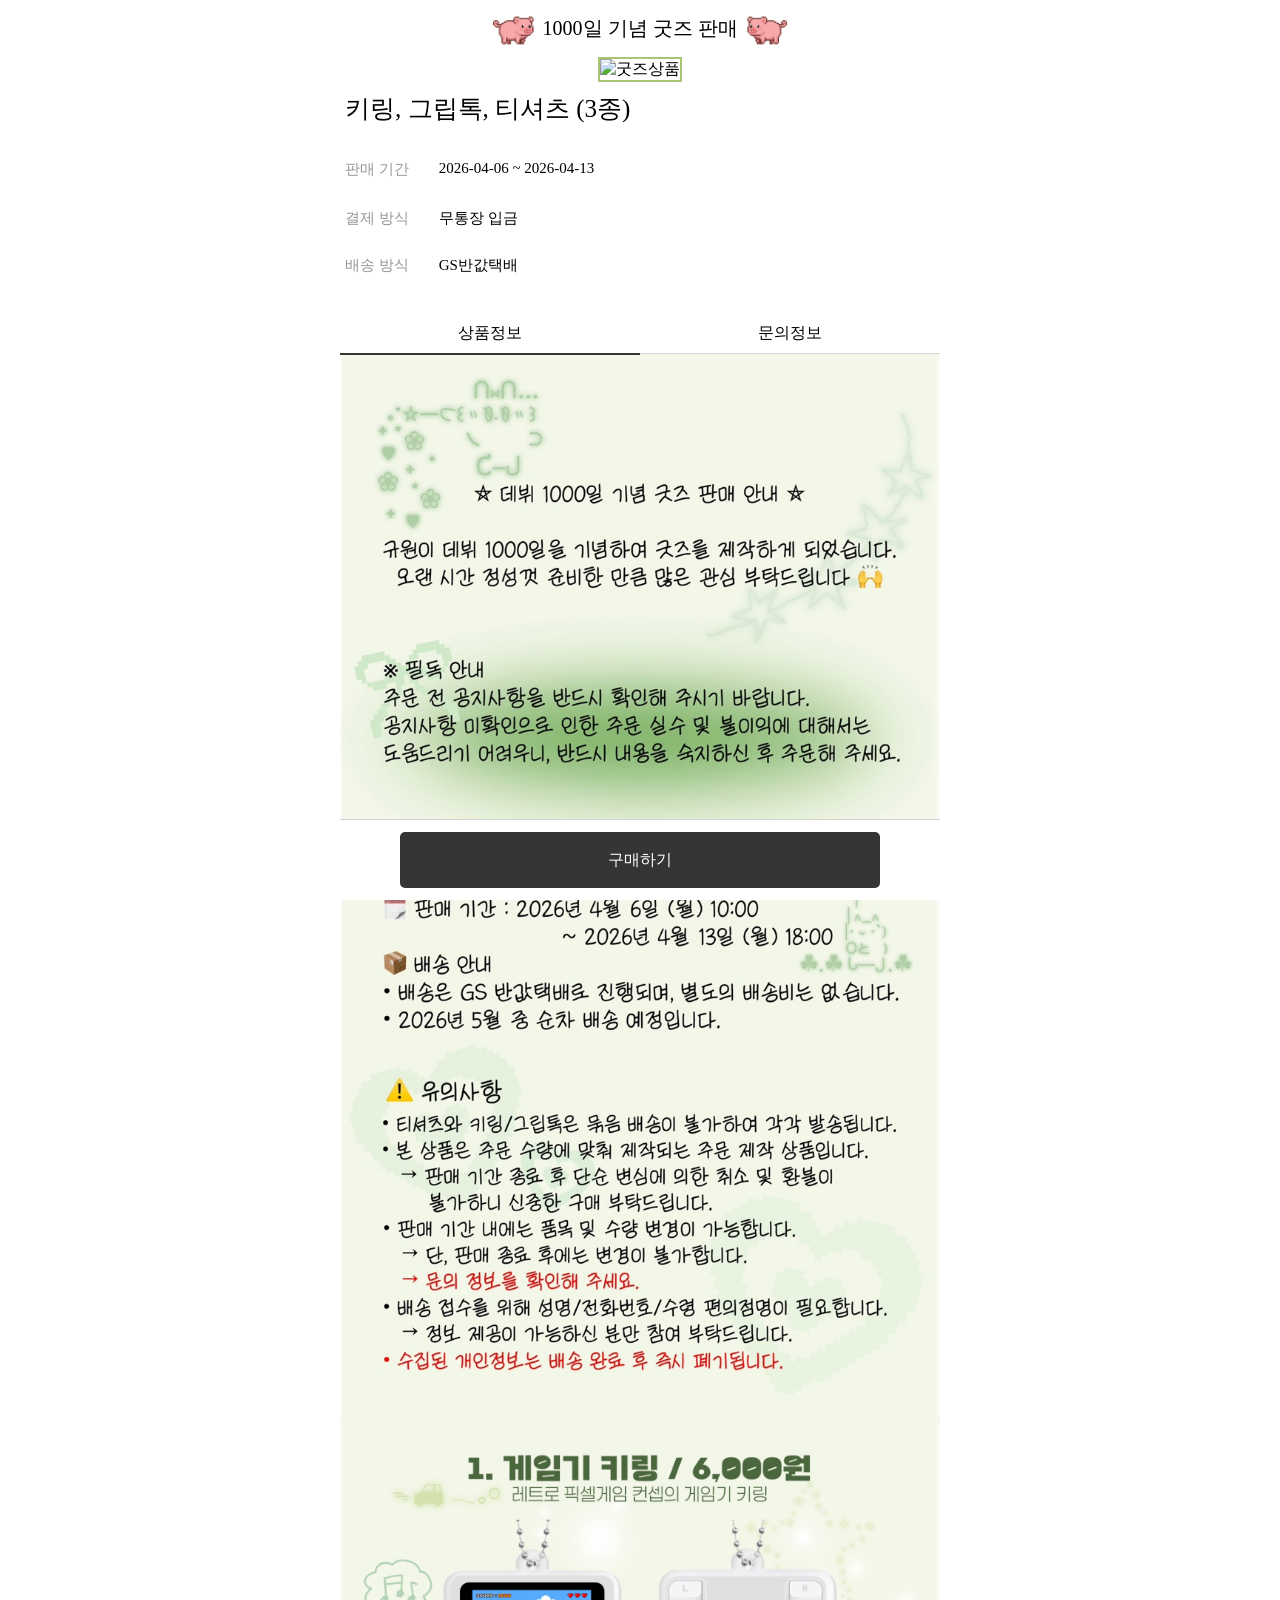
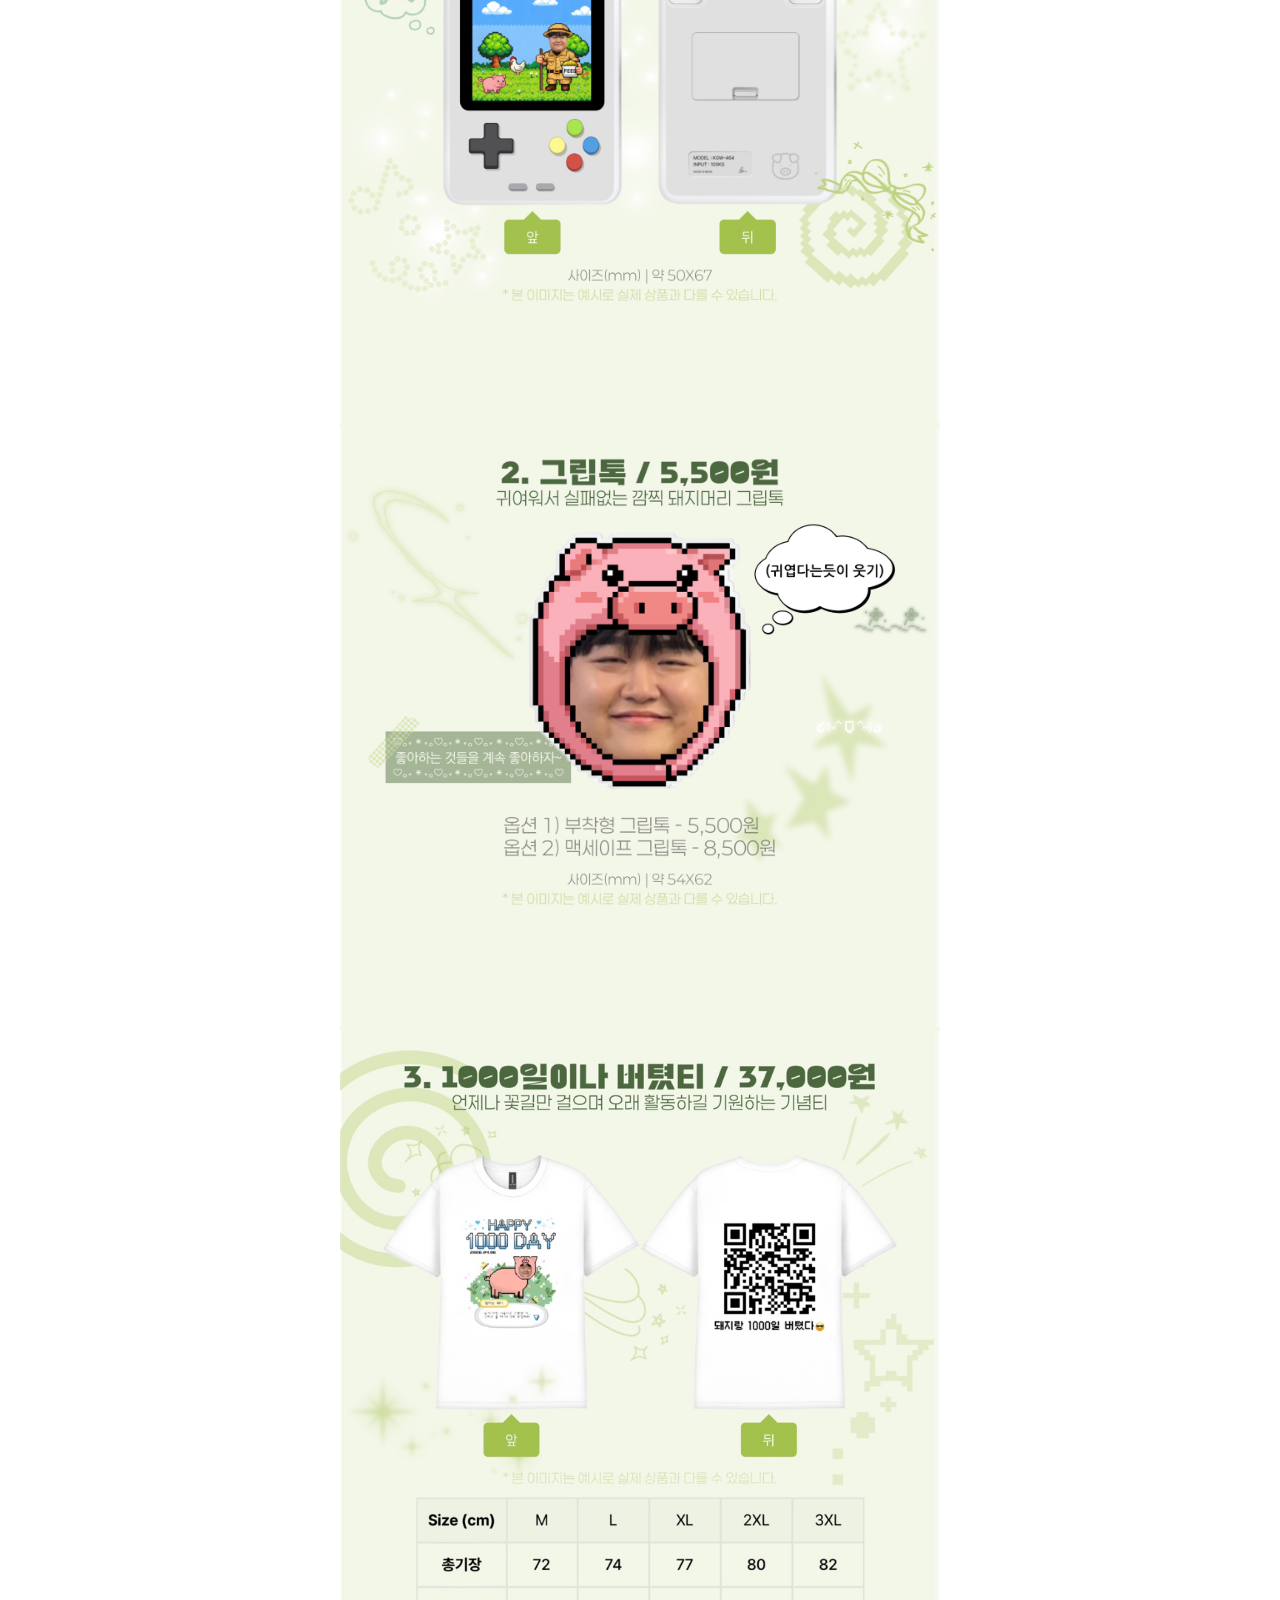
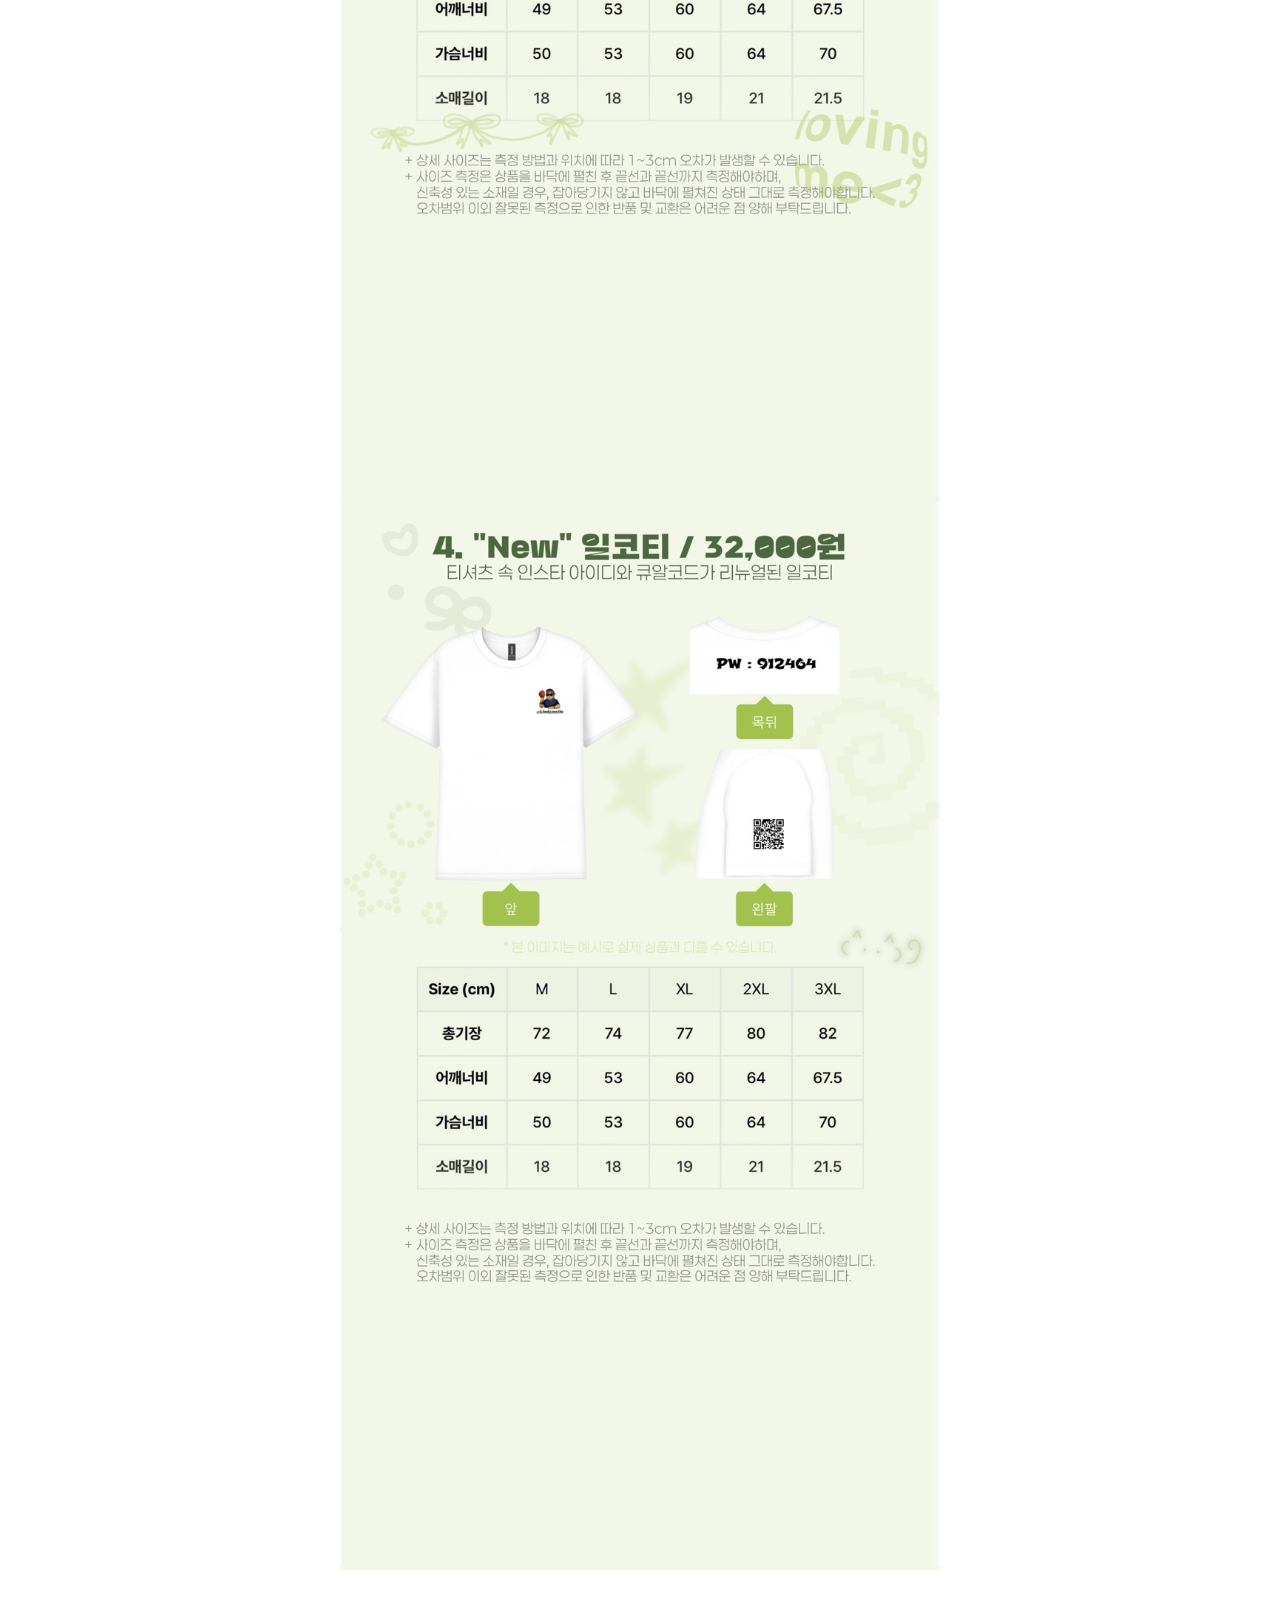
==== index.html @ 6af237e5 "수정" ====
<!DOCTYPE html>
<html lang="ko">

<head>
    <meta charset="UTF-8" name="viewport" content="width=device-width,initial-scale=1">
    <title>🐷 Shop</title>

    <!-- CSS 연결 -->
    <link rel="stylesheet" href="style.css">

    <!-- head에 추가 -->
    <link rel="stylesheet" href="https://cdnjs.cloudflare.com/ajax/libs/font-awesome/6.5.0/css/all.min.css">

    <!-- jQuery CDN -->
    <script src="https://code.jquery.com/jquery-3.6.0.min.js"></script>
</head>

<body>
    <div class="container">
        <div class="header">
            <img class="title_img" src="img/pig.png" alt="제목">
            <p class="title_txt">1000일 기념 굿즈 판매</p>
            <img class="title_img" src="img/pig2.png" alt="제목">
        </div>

        <div style="margin-bottom: 10px;">
            <img class="main_img" src="img/main.png" alt="굿즈상품">
        </div>
        <div class="product_title">
            <p style="width: fit-content; margin: 5px; font-size: 25px;">키링, 그립톡, 티셔츠 (3종)</p>
            <div class="info_box">
                <div style="display: flex;">
                    <p class="sale_info">판매 기간</p>
                    <p class="info_text">2026-04-06 ~ 2026-04-13</p>
                </div>
                <div style="display: flex;">
                    <p class="sale_info">결제 방식</p>
                    <p class="info_text">무통장 입금</p>
                </div>
                <div style="display: flex; align-items: center; line-height: 1;">
                    <p class="sale_info">배송 방식</p>
                    <p class="info_text">GS반값택배</p>
                </div>
            </div>
        </div>

        <div class="menu_div">
            <ul class="menu_list">
                <li data-type="product" class="active">상품정보</li>
                <li data-type="ask">문의정보</li>
            </ul>

        </div>
        <div class="info_menu" id="product_menu">
            <img class="product_main" src="img/content1.jpg" alt="굿즈상품">
            <img class="product_main" src="img/content2.jpg" alt="굿즈상품">
            <img class="product_main" src="img/content3.jpg" alt="굿즈상품">
            <img class="product_main" src="img/content4.jpg" alt="굿즈상품">
            <img class="product_main" src="img/content5.jpg" alt="굿즈상품">
        </div>

        <div id="ask_menu" style="display: none;">
            <br>
            <p style="font-size: 20px;">📢 상품, 배송, 결제 관련 문의는 아래 경로로 문의 부탁드립니다.</p>
            <br>
            <div style="margin-left: 10px;">
                <div style="display: flex;">
                    <p><i class="fa-solid fa-comment"></i> 카카오톡&nbsp;&nbsp;
                        <a class="ask_url" href="https://open.kakao.com/o/sgdD1Bci" target="_blank">배꼽냄새 오픈채팅</a>
                    </p>
                </div>
                <div style="display: flex;">
                    <div style="text-align: left;">
                        <i class="fa-brands fa-instagram"></i> 인스타그램&nbsp;&nbsp;
                    </div>
                    <div style="text-align: left;">
                        <a class="ask_url" href="https://www.instagram.com/baekkobnaemsae?igsh=MTJyb20wc3hpbmVldQ==" target="_blank">@baekkobnaemsae</a>&nbsp;/
                        <a class="ask_url" href="https://www.instagram.com/zoxsaui?igsh=MXhjNHF6Z2R4a2swaw==" target="_blank">@zoxsaui</a>
                    </div>
                </div>
            </div>
        </div>

        <div class="button_area">
            <button class="cart_button" id="cart_info">구매하기</button>
        </div>
    </div>

    <div class="overlay"></div>

    <div class="bottom_sheet">
        <div class="sheet_header">
            <div class="product_choose">
                <div class="choose_product">
                    <span class="menu_choose">상품 선택</span>
                    <img class="menu_open" src="img/down.png" alt="아래">
                </div>

                <div class="product_open">
                    <div class="options">
                        <span>게임기 키링</span>
                        <span class="plus_price">+ 6,000원</span>
                    </div>
                    <div class="options">
                        <span>그립톡</span>
                        <span class="plus_price">+ 3,500원</span>
                    </div>
                    <div class="options">
                        <span>1000일이나 버텼티</span>
                        <span class="plus_price">+ 37,000원</span>
                    </div>
                    <div class="options">
                        <span>일코티</span>
                        <span class="plus_price">+ 32,000원</span>
                    </div>
                </div>
            </div>
            
            <div class="product_choose">
                <div class="choose_option">
                    <span class="menu_choose">옵션 선택</span>
                    <img class="menu_open" src="img/down.png" alt="아래">
                </div>

            <div class="option_open">

                <!-- 키링 옵션 -->
                <div class="option_group" data-product="키링">
                    <div class="options">옵션 없음</div>
                </div>

                <!-- 그립톡 옵션 -->
                <div class="option_group" data-product="그립톡" style="display:none;">
                    <div class="options">
                        <span>부착형</span>
                        <span class="plus_price">+ 2,000원</span>
                    </div>
                    <div class="options">
                        <span>맥세이프</span>
                        <span class="plus_price">+ 5,000원</span>
                    </div>
                </div>

                <!-- 티셔츠 옵션 -->
                <div class="option_group" data-product="티셔츠" style="display:none;">
                    <div class="options">M</div>
                    <div class="options">L</div>
                    <div class="options">XL</div>
                    <div class="options">2XL</div>
                    <div class="options">3XL</div>
                </div>

            </div>
            </div>
        </div>

        <div class="sheet_content">
            <!-- 장바구니 영역 -->
            <div class="cart_list">
                <h4>장바구니</h4>
                <div id="result_text">
                    <hr>
                </div>

                <div class="total_price">
                    총 <div style="margin-left: 8px; color: #ff5160; font-weight: bold;"><span id="total_price">0</span>원</div>
                </div>
            </div>
        </div>

        <div class="product_buy">
            <button class="cart_button" id="buy_button" onclick="location.href='order.html'">구매하기</button>
        </div>
    </div>

    <script>
        $(document).ready(function () {

            $('.menu_list li').click(function () {
                const type = $(this).data('type');

                // 탭 active 처리
                $('.menu_list li').removeClass('active');
                $(this).addClass('active');

                $('#product_menu, #ask_menu').hide();
                $('#' + type + '_menu').show();
            });

            // 구매하기 버튼 클릭
            $('#cart_info').click(function () {
                $('.overlay').fadeIn(200);
                $('.bottom_sheet').addClass('active');
            });

            // 닫기 버튼 클릭
            $('.close_btn, .overlay').click(function () {
                $('.overlay').fadeOut(200);
                $('.bottom_sheet').removeClass('active');
            });

            $('.choose_product').click(function () {
                $(this).next('.product_open').stop().slideToggle(200);
                $(this).find('.menu_open').toggleClass('active');
            });

            $('.choose_option').click(function () {
                // 상품 선택 안했을 때 막기
                if (!selectedProduct) {
                    alert('상품을 먼저 선택해 주세요');
                    return;
                }
                $(this).next('.option_open').stop().slideToggle(200);
                $(this).find('.menu_open').toggleClass('active');
            });

            let selectedProduct = '';
            let selectedOption = '';
            let basePrice = 0;

            let cart = {}; // 누적 저장

            // 상품 선택 클릭 (드롭다운 내부)
            $('.product_open .options').click(function () {

                selectedProduct = $(this).find('span:first').text();

                // 가격 추출
                const priceText = $(this).find('.plus_price').text();
                basePrice = parseInt(priceText.replace(/[^0-9]/g, ''));

                // 상품 선택 텍스트 변경
                $('.choose_product .menu_choose').text(selectedProduct);

                // 상품창 닫기
                $('.product_open').slideUp(200);

                // 옵션창 열기
                $('.option_open').stop().slideDown(200);

                // 옵션 메뉴 변경
                $('.option_group').hide();

                if (selectedProduct.includes('키링')) {
                    $('[data-product="키링"]').show();
                } else if (selectedProduct.includes('그립톡')) {
                    $('[data-product="그립톡"]').show();
                } else {
                    $('[data-product="티셔츠"]').show();
                }
            });

            // 옵션 선택
            $('.option_open').on('click', '.options', function () {

                selectedOption = $(this).text();
                var str = selectedOption.indexOf('+');

                if (str !== -1) {
                    selectedOption = selectedOption.substring(0, str);
                }

                let optionPrice = 0;

                const match = selectedOption.match(/\+ ([0-9,]+)원/);
                if (match) {
                    optionPrice = parseInt(match[1].replace(/,/g, ''));
                }

                const total = basePrice + optionPrice;

                const key = selectedProduct + '_' + selectedOption;

                // 누적 처리
                if (cart[key]) {
                    cart[key].qty += 1;
                } else {
                    cart[key] = {
                        product: selectedProduct,
                        option: selectedOption,
                        price: total,
                        qty: 1
                    };
                }

                renderResult();

                // 옵션창 닫기
                $('.option_open').slideUp(200);
                $('.choose_product .menu_choose').text('상품 선택');
            });

            $('#result_text').on('click', '.plus', function () {

                const key = $(this).closest('.add_info').data('key');

                cart[key].qty += 1;

                renderResult();
            });

            $('#result_text').on('click', '.minus', function () {

                const key = $(this).closest('.add_info').data('key');

                if (cart[key].qty > 1) {
                    cart[key].qty -= 1;
                }

                renderResult();
            });

            $('#result_text').on('click', '.remove_cart', function () {

                const key = $(this).closest('.add_info').data('key');

                delete cart[key];

                renderResult();
            });

            // 결과 출력
            function renderResult() {

                let html = '';
                let totalPrice = 0;

                Object.keys(cart).forEach(key => {

                    const item = cart[key];
                    const itemTotal = item.price * item.qty;

                    totalPrice += itemTotal;

                    html += `
                    <div class="add_info" data-key="${key}">
                        <div class="part1">
                            <div style="margin-top: 5px; margin-bottom: 15px;">
                                <span>${item.product} / ${item.option}</span>
                            </div>
                            <div class="quantity_box">
                                <button class="minus">-</button>
                                <span class="qty">${item.qty}</span>
                                <button class="plus">+</button>
                            </div>
                        </div>
                        <div class="part2">
                            <input class="remove_cart" type="button">
                            <span style="margin-bottom: 10px;">${itemTotal.toLocaleString()}원</span>
                        </div>
                    </div>
                    `;
                });

                if (html === '') {
                    html = '<hr>';
                }

                $('#result_text').html(html);

                $('#total_price').text(totalPrice.toLocaleString());
            }
        });
    </script>

</body>

</html>
---- style.css ----
@import url('https://cdn.jsdelivr.net/gh/MonadABXY/mona-font/web/mona.css');

@font-face {
    font-family: 'GMarketSans';
    src: url('https://cdn.jsdelivr.net/gh/projectnoonnu/noonfonts_2001@1.1/GmarketSansMedium.woff') format('woff');
    font-weight: 500;
    font-display: swap;
}

body {
    font-family: 'GMarketSans';
    margin: 0;
    display: flex;
    justify-content: center;
    align-items: center;
    background: white;
}

.container {
    width: 600px;
    text-align: center;
    padding-left: 5px;
    padding-right: 5px;
}

.main_img {
    width: 99%;
    background: #ffffff;
    border: 2px solid #a8c572;
}

.sale_info {
    margin-left: 5px;
    font-size: 15px;
    color: rgb(151, 151, 151);
}

.info_text {
    margin-left: 30px;
    font-size: 15px;
}

.info_box {
    margin-top: 20px;
}

.product_main {
    width: 100%;
}

.header {
    display: flex;
    font-family: "Mona12";
    font-size: 20px;
    background: #ffffff;
    justify-content: center;
    /* 가로 가운데 */
    align-items: center;
    /* 세로 가운데 */
    position: sticky;
    top: 0;
    width: 100%;
}

.title_txt {
    margin-top: 15px;
    margin-bottom: 15px;
    margin-left: 7px;
    margin-right: 7px;
}

.title_img {
    height: 40px;
}

.product_title {
    align-items: left;
    margin-bottom: 25px;
}

.menu_list {
    display: flex;
    list-style-type: none;
    margin: 0;
    padding: 0;
    height: 40px;
    border-bottom: 1px solid #d3d3d3;
    background: white;
}

.menu_list li {
    height: 100%;
    flex: 1;
    /* 각각 50% */
    display: flex;
    justify-content: center;
    /* 가로 가운데 */
    align-items: center;
    /* 세로 가운데 */
}

.menu_list li.active {
    border-bottom: 2px solid #353535;
}

.menu_div {
    position: sticky;
    top: 53.2px;
    width: 100%;
}

.button_area {
    display: flex;
    position: sticky;
    bottom: 0;
    left: 0;
    height: 80px;
    width: 100%;
    background: #ffffff;
    border-top: 1px solid #d3d3d3;
    justify-content: center;
    /* 가로 가운데 */
    align-items: center;
    /* 세로 가운데 */
}

.cart_button {
    width: 80%;
    height: 70%;
    background: #353535;
    color: white;
    border: none;
    font-size: 16px;
    border-radius: 5px;
}

.info_menu {
    background: #f3f7e8;
}

#ask_menu {
    margin-bottom: 300px;
}

/* 어두운 배경 */
.overlay {
    position: fixed;
    top: 0;
    left: 0;
    width: 100%;
    height: 100%;
    margin-bottom: 46px;
    background: rgba(0, 0, 0, 0.2);
    display: none;
    z-index: 998;
}

/* 하단 메뉴 */
.bottom_sheet {
    position: fixed;
    bottom: -850%;
    /* 처음엔 숨김 */
    left: 50%;
    transform: translateX(-50%);
    width: 100%;
    max-width: 600px;
    height: 85%;
    background: white;
    border-radius: 15px 15px 0 0;
    z-index: 999;
    transition: all 0.3s ease;
    display: flex;
    flex-direction: column;
}

/* 열렸을 때 */
.bottom_sheet.active {
    bottom: 0;
}

.sheet_header {
    padding: 20px;
}

.product_choose {
    position: relative;
    margin-bottom: 15px;
}

.choose_product {
    display: flex;
    justify-content: space-between; 
    border: 1.5px solid #dbdbdb;
    padding: 12px;
    align-items: center;
}

.choose_option {
    display: flex;
    justify-content: space-between; 
    border: 1.5px solid #dbdbdb;
    padding: 12px;
}

.menu_choose {
    color: #535353;
    display: flex;
    align-items: center;
    line-height: 1;
    transform: translateY(1px);
}

.menu_open {
    height: 25px;
    transition: 0.2s;
    display: block;
}

.menu_open.active {
    transform: rotate(180deg);
}

.product_open {
    position: absolute;
    top: 100%;
    left: 0;
    width: 100%;
    background: #fff;

    border: 1.5px solid #dbdbdb;
    border-top: none;

    display: none; /* 기본 숨김 */
    z-index: 10;

    box-sizing: border-box;
}

.options {
    display: flex;
    justify-content: space-between; 
    padding: 12px;
    border: none;
}

.options:first-child {
    border-bottom: 1px solid #ededed;
}
.options:nth-child(2){
    border-bottom: 1px solid #ededed;
}
.options:nth-child(3) {
    border-bottom: 1px solid #ededed;
}

.options span {
    display: flex;
    align-items: center;
    /* height: 25px; */
}

.option_open {
    display: none;
}

/* 옵션 표 느낌 */
.option_open {
    border: 1.5px solid #dbdbdb;
    border-top: none;
}

.option_open .options {
    border-bottom: 1px solid #ededed;
}

.option_open .options:last-child {
    border-bottom: none;
}

.plus_price {
    font-size: 14px;
    color: #868686;
}

.sheet_content {
    padding: 20px;
    flex: 1;
    overflow-y: auto;
    /* 스크롤 생성 */
}

.close_btn {
    background: white;
    border: none;
}

.product_buy {
    height: 80px;
    width: 100%;
    display: none;
    border-top: 1px solid #d3d3d3;
    background: #ffffff;
}

.bottom_sheet.active .product_buy {
    display: flex;
    justify-content: center;
    align-items: center;
}

.product_item {
    border: 1px solid #ddd;
    padding-top: 10px;
    padding-bottom: 10px;
    padding-left: 17px;
    padding-right: 17px;
    margin-bottom: 15px;
}

.cart_list {
    margin-top: 20px;
}

.cart_list li {
    display: flex;
    justify-content: space-between;
    margin-bottom: 8px;
}

.cart_list button {
    margin-left: 10px;
}

.total_price {
    display: flex;
    margin-top: 10px;
    /* font-weight: bold; */
}

/* 기본 상태 */
.ask_url {
    color: rgb(0, 117, 47);
    text-decoration: none;
    cursor: pointer;
    padding-bottom: 5px;
    text-decoration: underline;
    text-underline-position: under;
}

.product_info {
    display: flex;
    justify-content: space-between; 
    margin-top: 5px;
    margin-bottom: 20px;
}

.product_txt {
    margin-top: 13px;
    margin-bottom: 20px;
    margin-left: 0;
    margin-right: 0;
}

.option_choose {
    width: 60%;
}

.add_cart {
    background: #353535;
    color: white;
    border: none;
    font-size: 14px;
}

.quantity_box {
    display: flex;
    align-items: center;
    justify-content: center;
    margin: 10px 0;
}

.minus {
    width: 30px;
    height: 30px;
    font-size: 22px;
    border: 1px solid #dbdbdb;
    border-radius: 50%;
    background: white;
    align-items: center;
    margin: 0 !important;
}

.qty {
    width: 35px;
    height: 28.4px; 
    background: white;
    justify-content: center;
    align-items: center;
    display: flex;
}

.plus {
    width: 30px;
    height: 30px;
    font-size: 20px;
    border: 1px solid #dbdbdb;
    border-radius: 50%;
    background: white;
    align-items: center;
    margin: 0 !important;
}

.add_cart {
    width: 96.6px;
    height: 30px;
}

.option {
    height: 30px;
}

.add_info {
    display: flex;
    border: 1px solid #dbdbdb;
    background-color: white;
    justify-content: space-between; 
    padding: 10px;
    margin-bottom: 20px;
}

.part1 {
    display: flex;
    flex-direction: column;
    justify-content: space-between;
    align-items: flex-start;
    margin-left: 10px;
}

.part2 {
    display: flex;
    flex-direction: column;
    justify-content: space-between;
    align-items: flex-end;
    margin-right: 10px;
}

.remove_cart {
    width: 20px;
    height: 20px;

    background-image: url('img/close.png');
    background-size: contain;
    background-repeat: no-repeat;
    background-position: center;
    background-color: white;

    border: none;
    cursor: pointer;
    margin-top: 5px;
}

hr {
    background:#dbdbdb;
    height:1px;
    border:0;
}
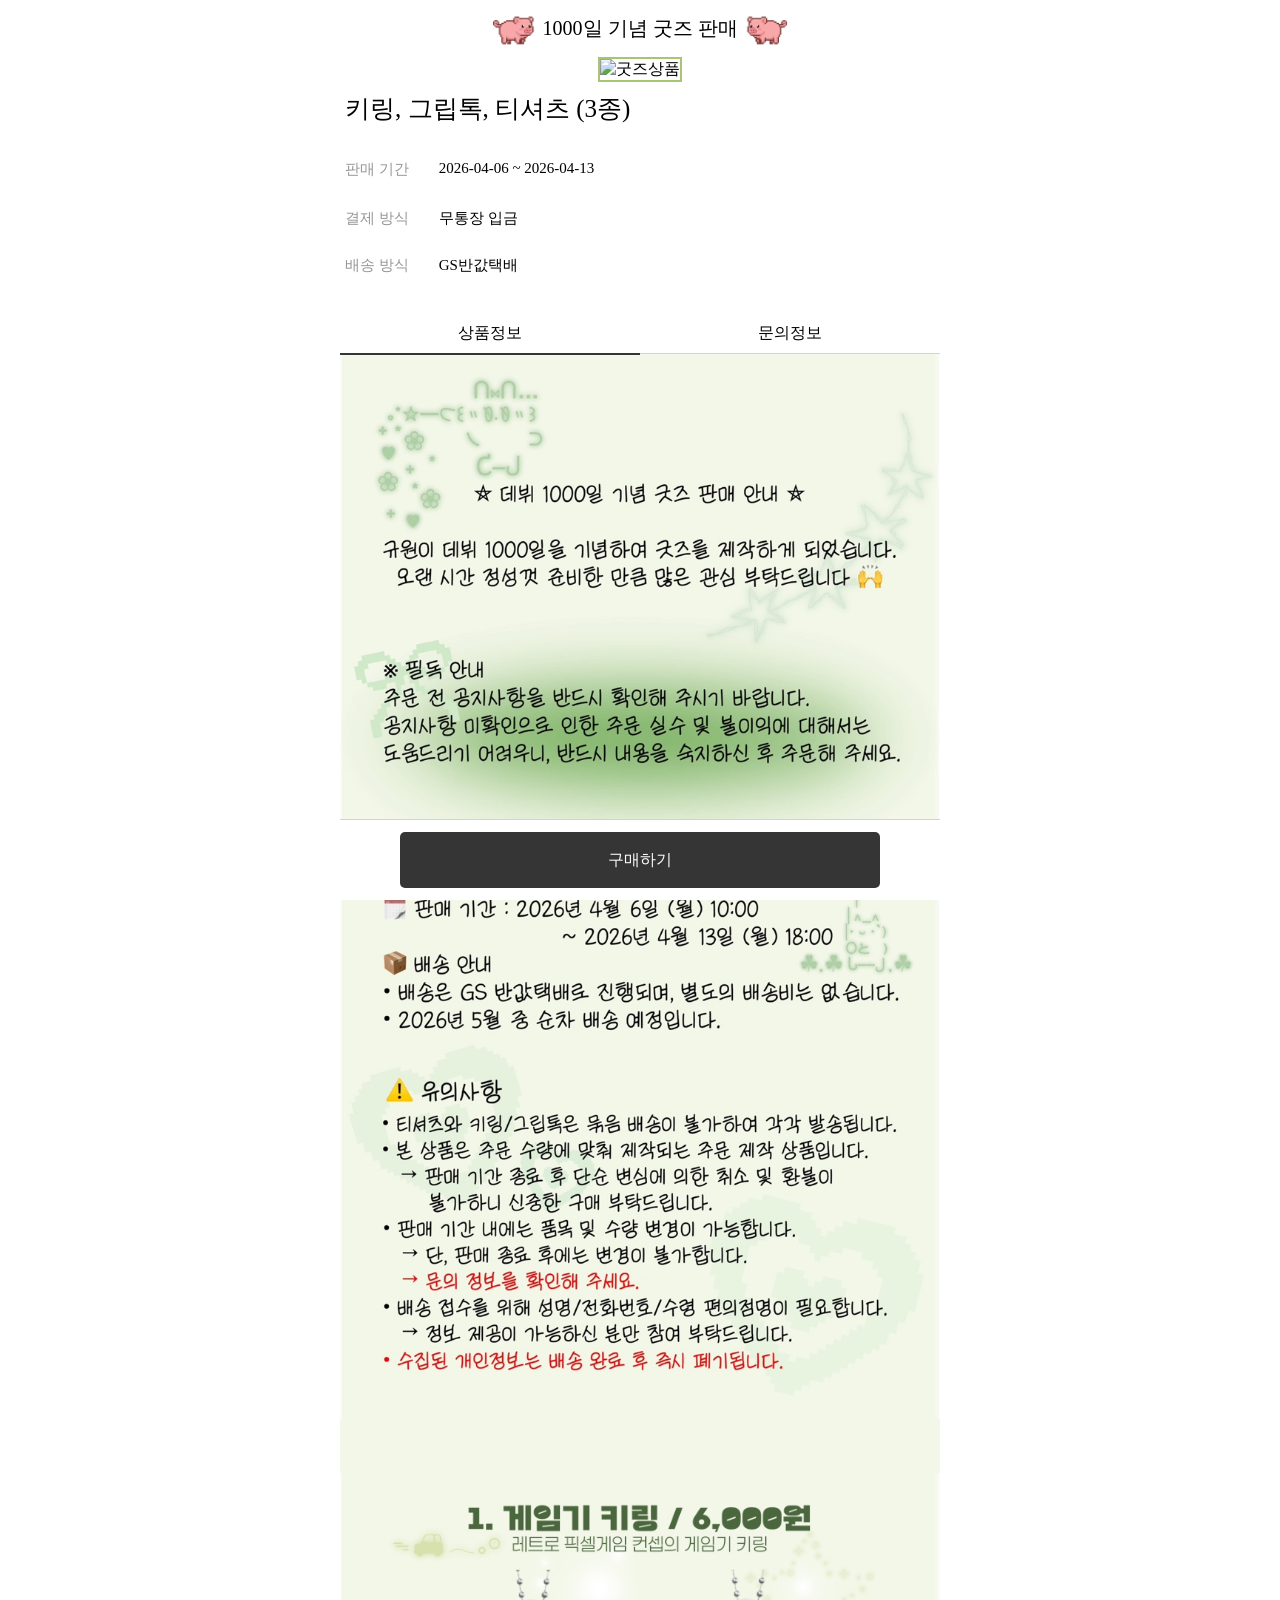
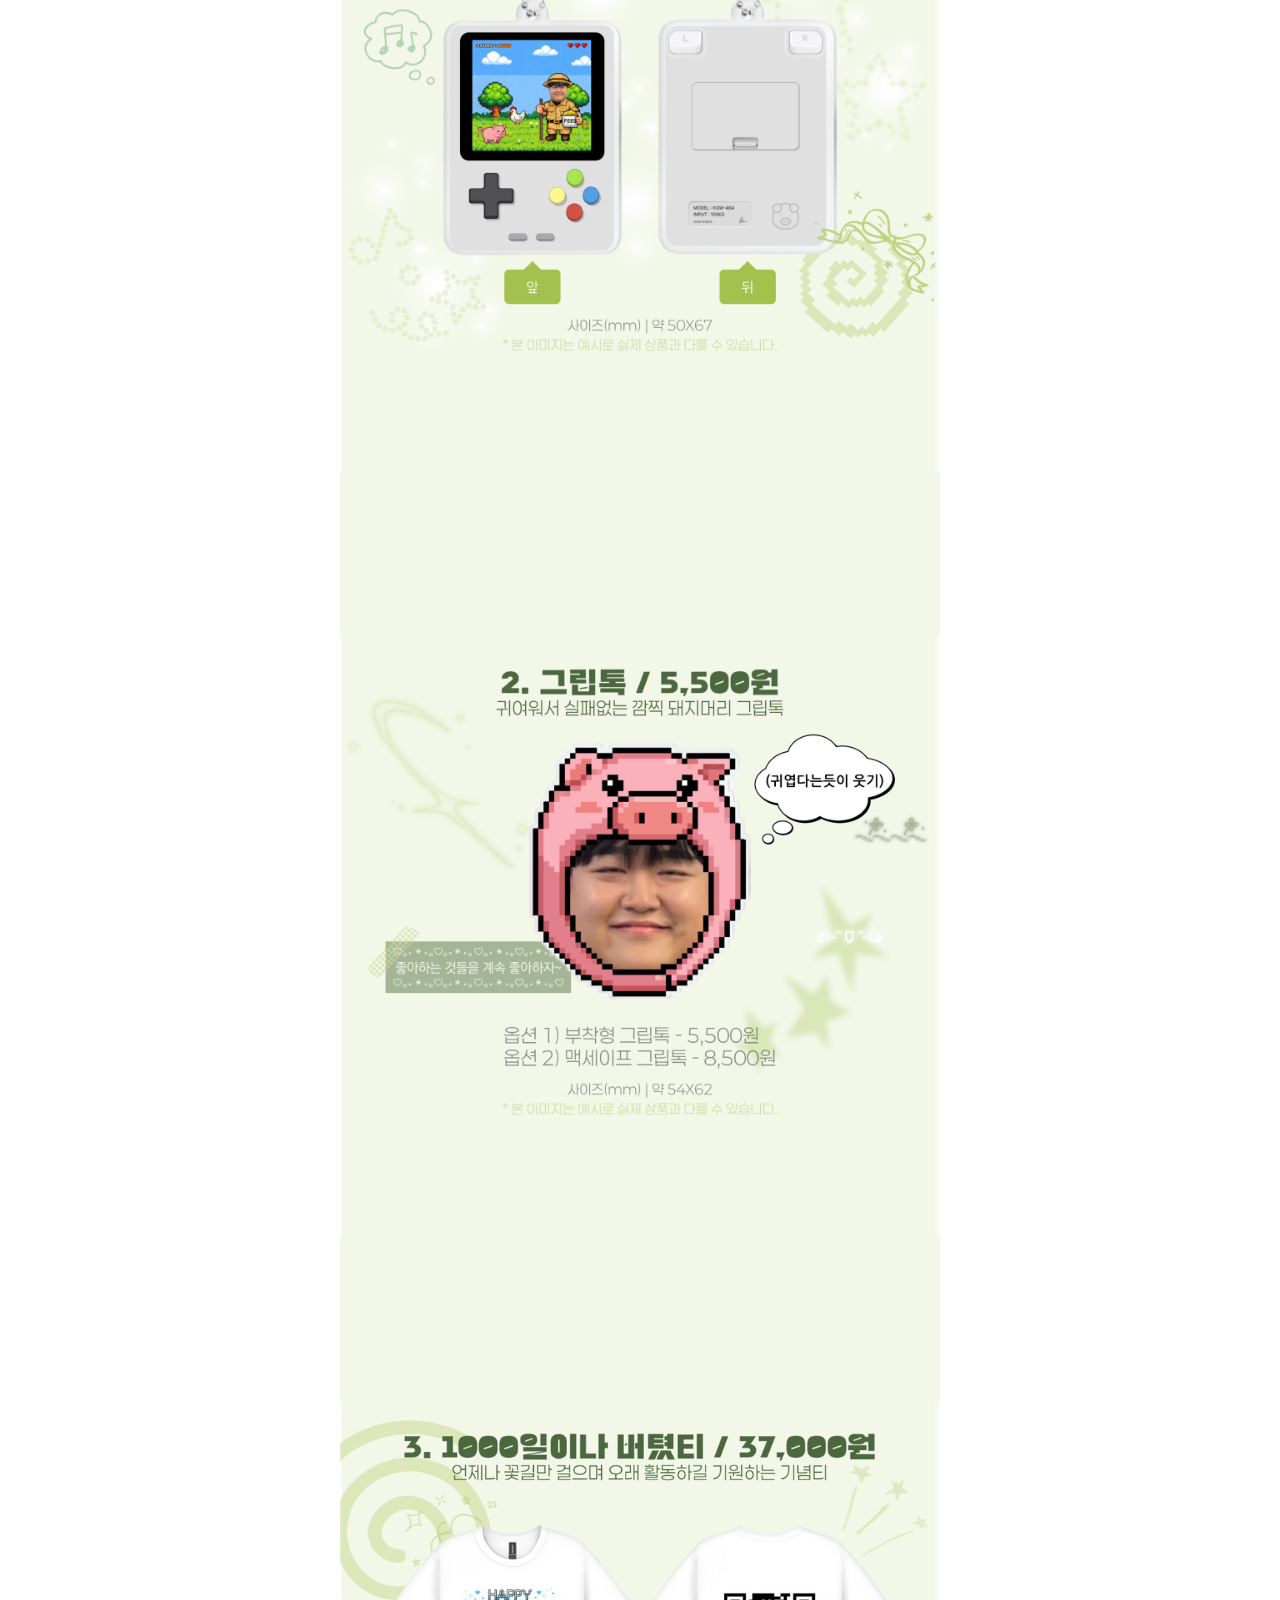
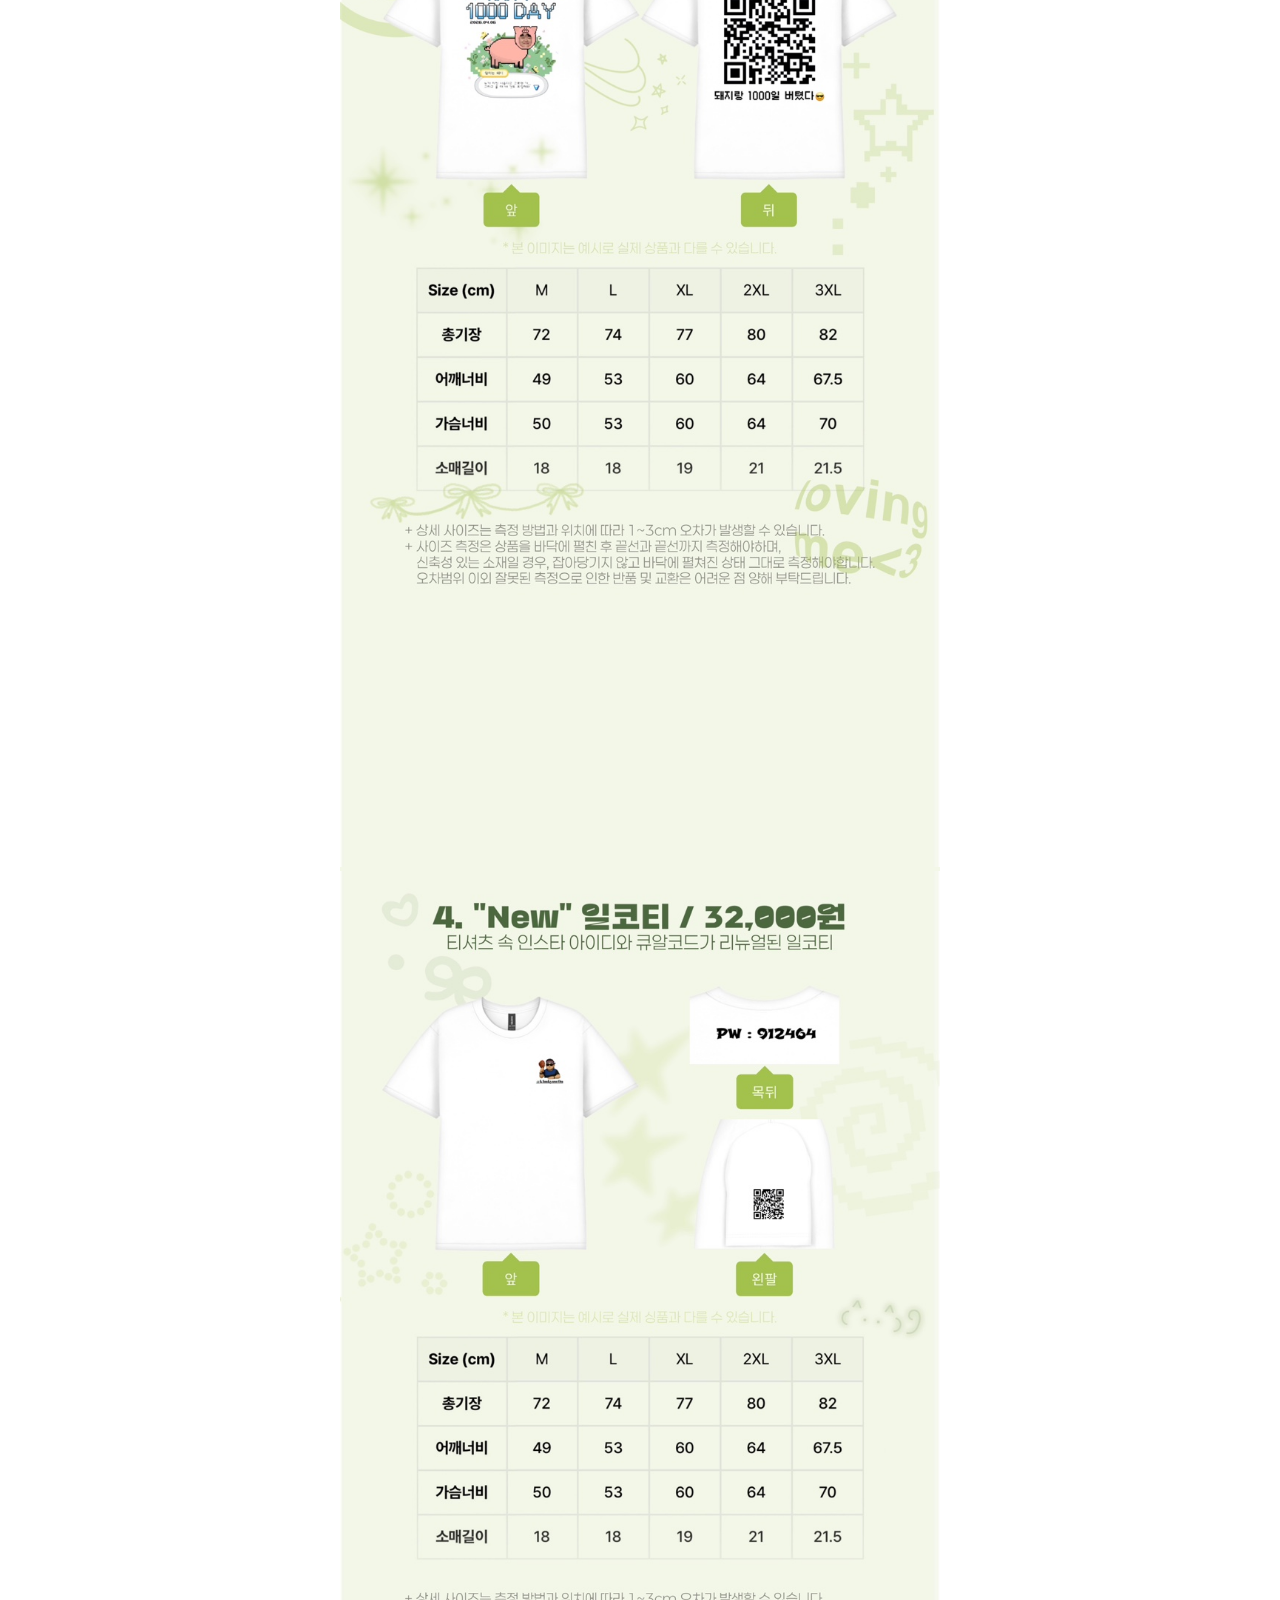
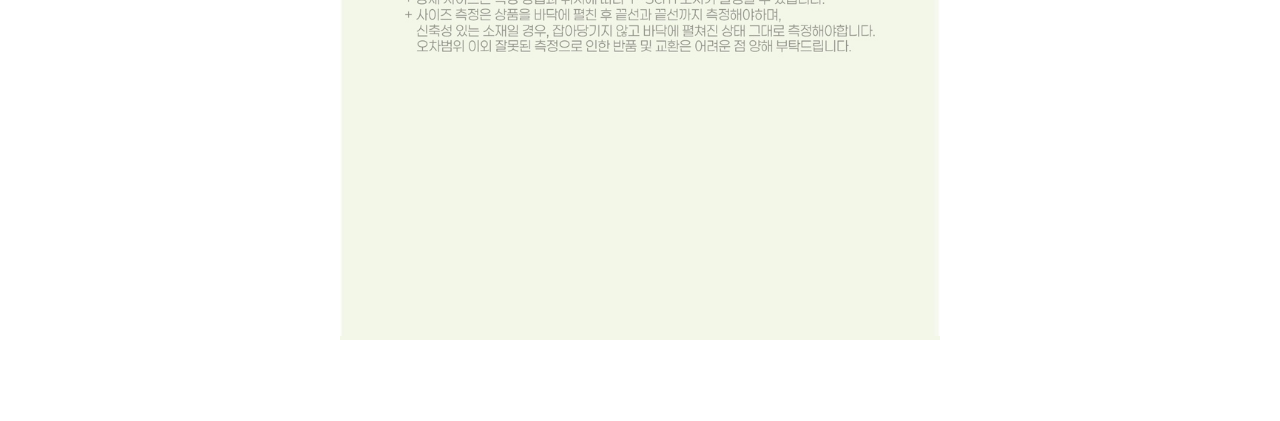
==== commit 809505f6: "수수수정" ====
--- a/index.html
+++ b/index.html
@@ -52,9 +52,12 @@
 
         </div>
         <div class="info_menu" id="product_menu">
-            <img class="product_main" src="img/content1.jpg" alt="굿즈상품">
-            <img class="product_main" src="img/content2.jpg" alt="굿즈상품">
-            <img class="product_main" src="img/content3.jpg" alt="굿즈상품">
+            <img class="product_main" src="img/content1.jpg" alt="굿즈상품"
+            style="margin-bottom: 50px;">
+            <img class="product_main" src="img/content2.jpg" alt="굿즈상품"
+            style="margin-bottom: 160px;">
+            <img class="product_main" src="img/content3.jpg" alt="굿즈상품"
+            style="margin-bottom: 160px;">
             <img class="product_main" src="img/content4.jpg" alt="굿즈상품">
             <img class="product_main" src="img/content5.jpg" alt="굿즈상품">
         </div>
@@ -74,8 +77,7 @@
                         <i class="fa-brands fa-instagram"></i> 인스타그램&nbsp;&nbsp;
                     </div>
                     <div style="text-align: left;">
-                        <a class="ask_url" href="https://www.instagram.com/baekkobnaemsae?igsh=MTJyb20wc3hpbmVldQ==" target="_blank">@baekkobnaemsae</a>&nbsp;/
-                        <a class="ask_url" href="https://www.instagram.com/zoxsaui?igsh=MXhjNHF6Z2R4a2swaw==" target="_blank">@zoxsaui</a>
+                        <a class="ask_url" href="https://www.instagram.com/baekkobnaemsae?igsh=MTJyb20wc3hpbmVldQ==" target="_blank">@baekkobnaemsae</a>
                     </div>
                 </div>
             </div>
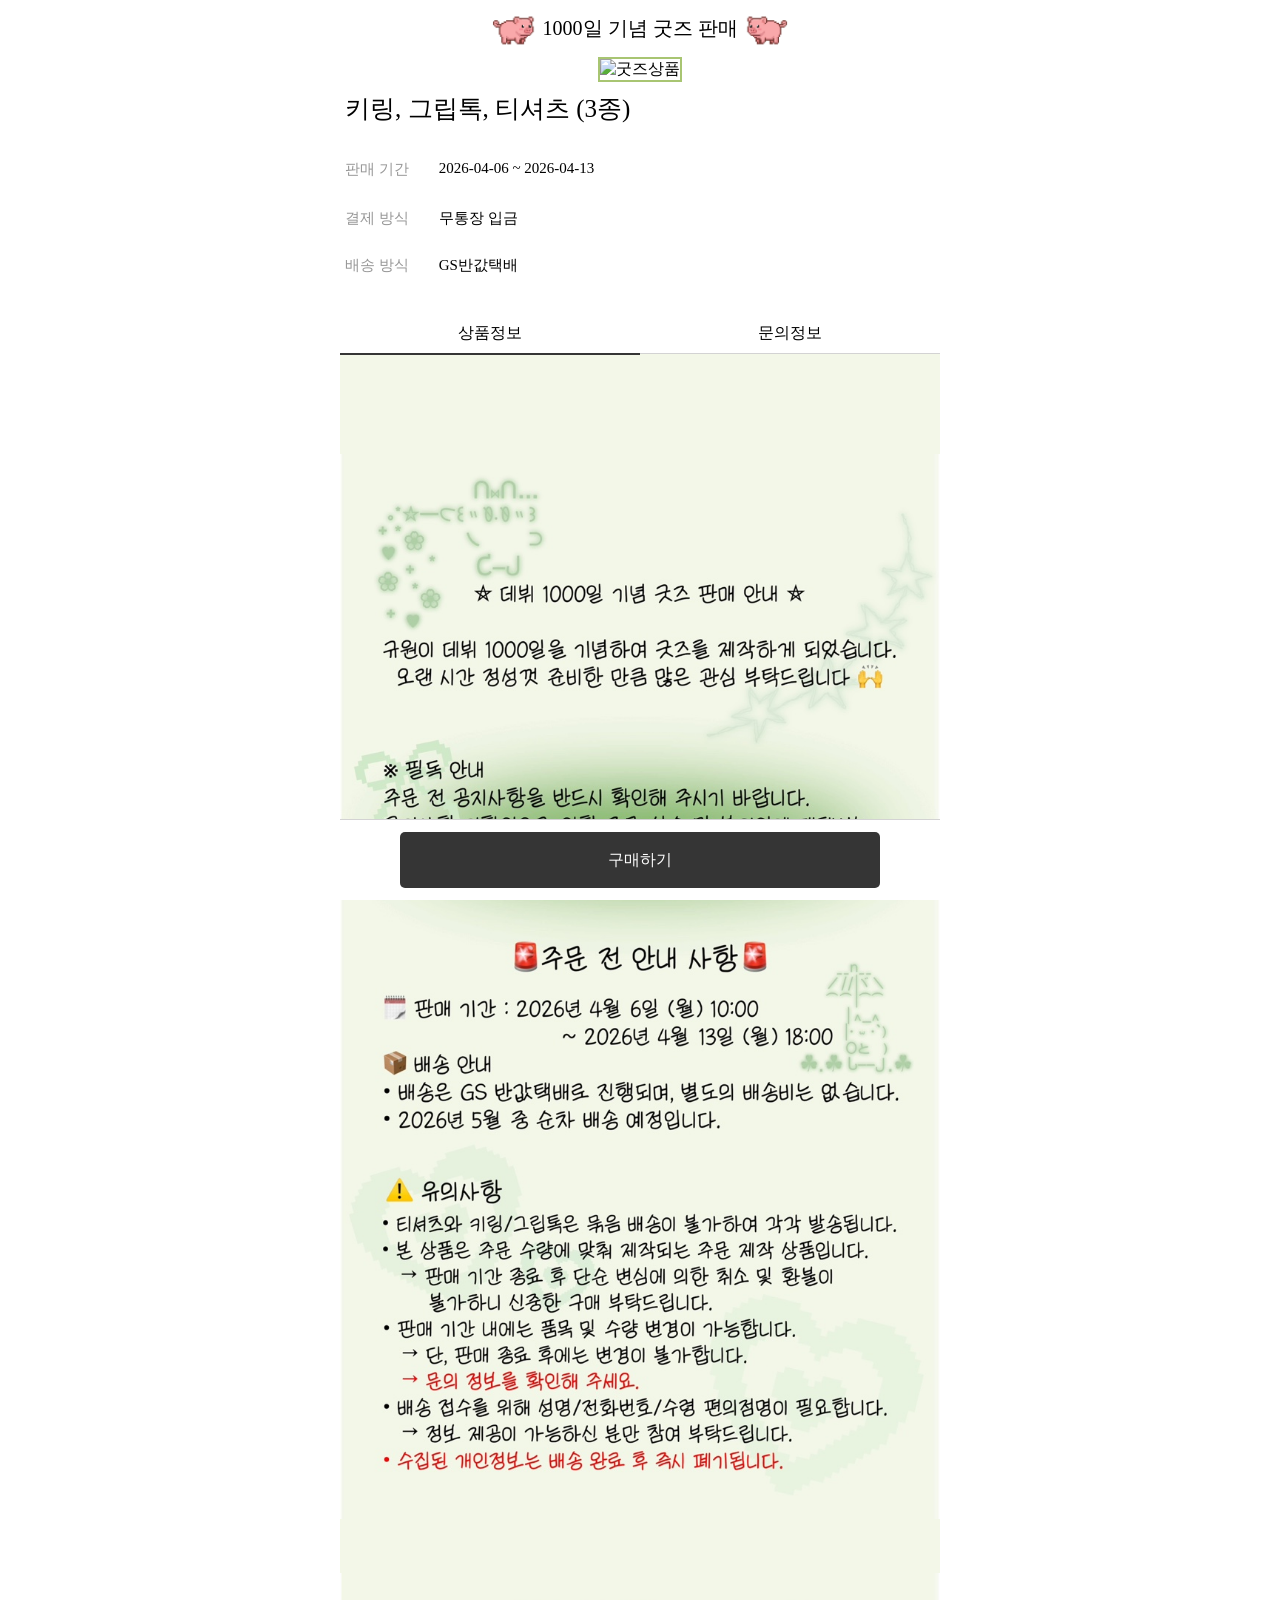
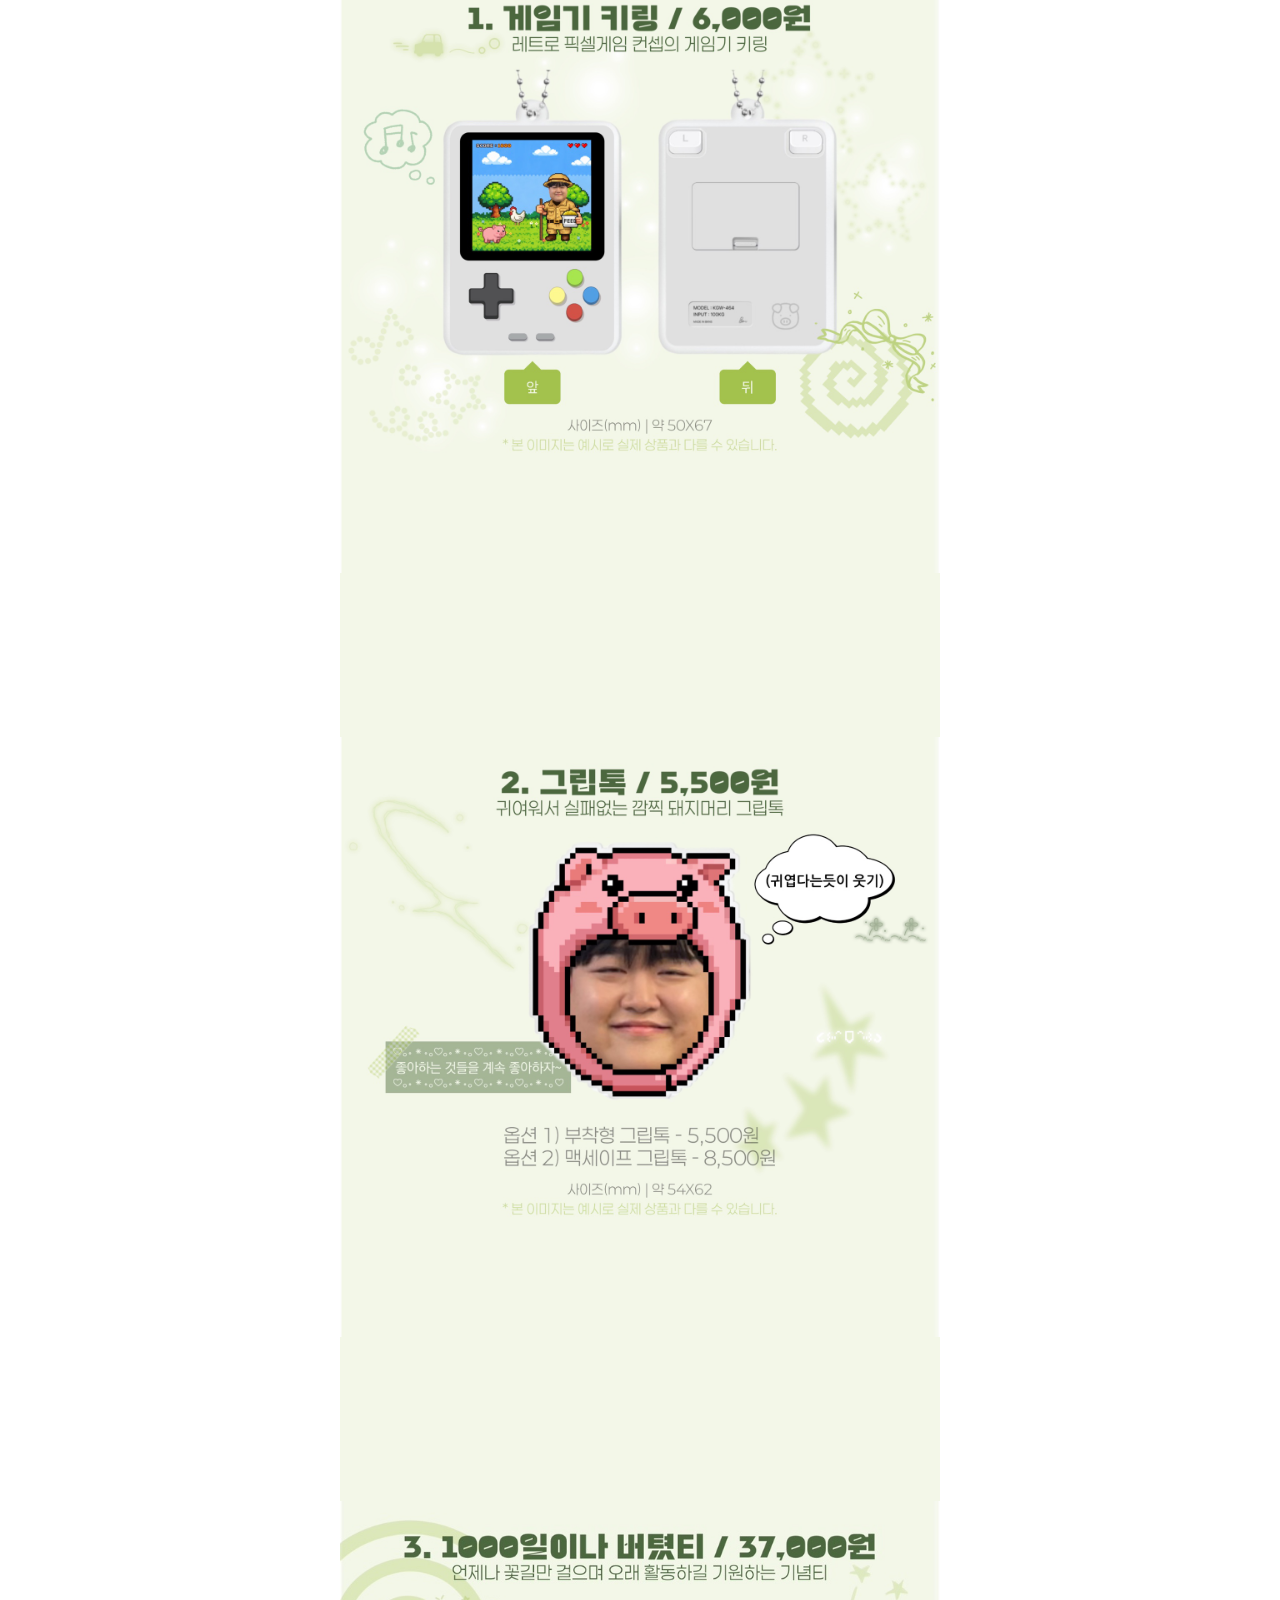
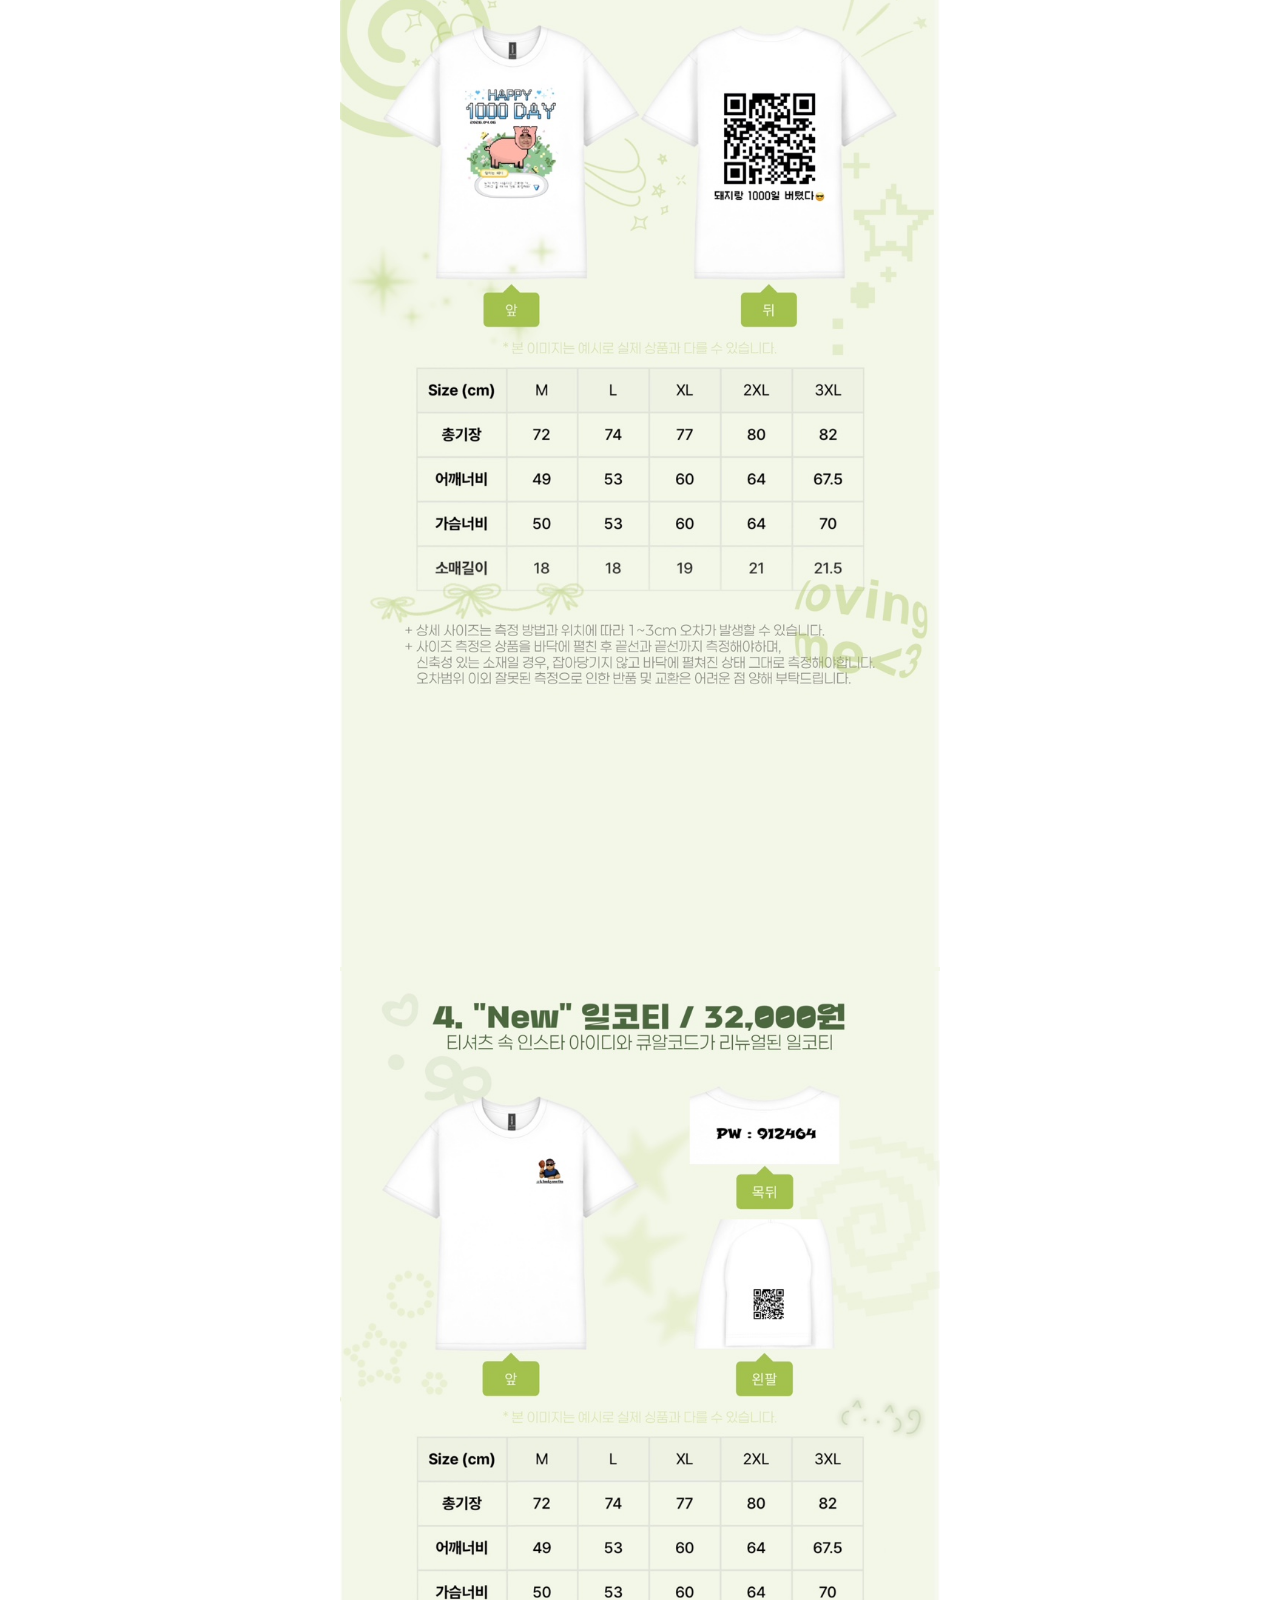
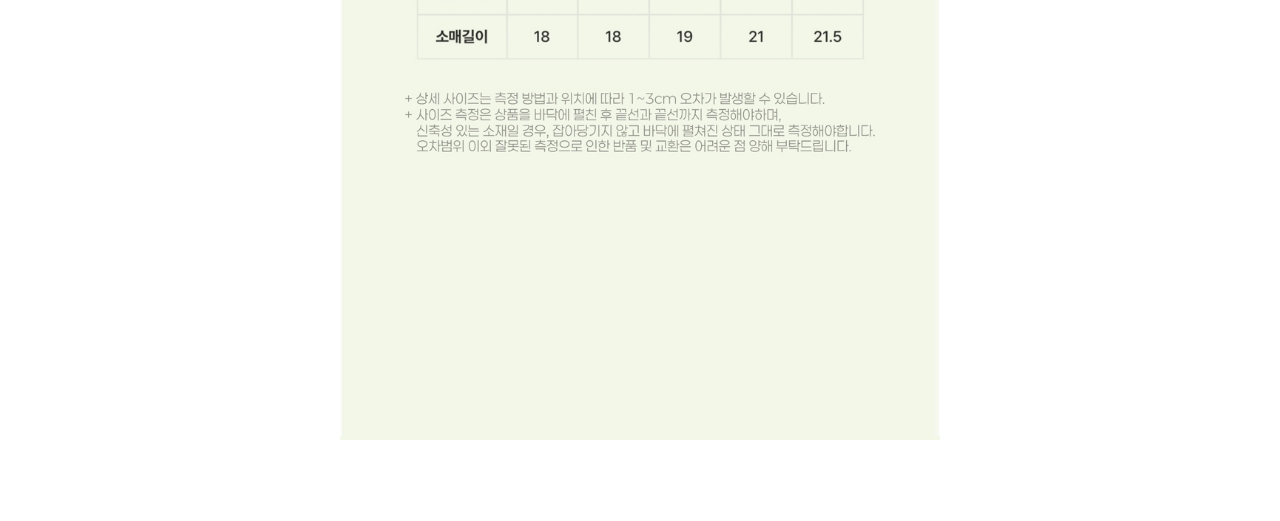
==== commit ec74f2dd: "여백" ====
--- a/index.html
+++ b/index.html
@@ -53,7 +53,7 @@
         </div>
         <div class="info_menu" id="product_menu">
             <img class="product_main" src="img/content1.jpg" alt="굿즈상품"
-            style="margin-bottom: 50px;">
+            style="margin-bottom: 50px; margin-top: 100px;">
             <img class="product_main" src="img/content2.jpg" alt="굿즈상품"
             style="margin-bottom: 160px;">
             <img class="product_main" src="img/content3.jpg" alt="굿즈상품"
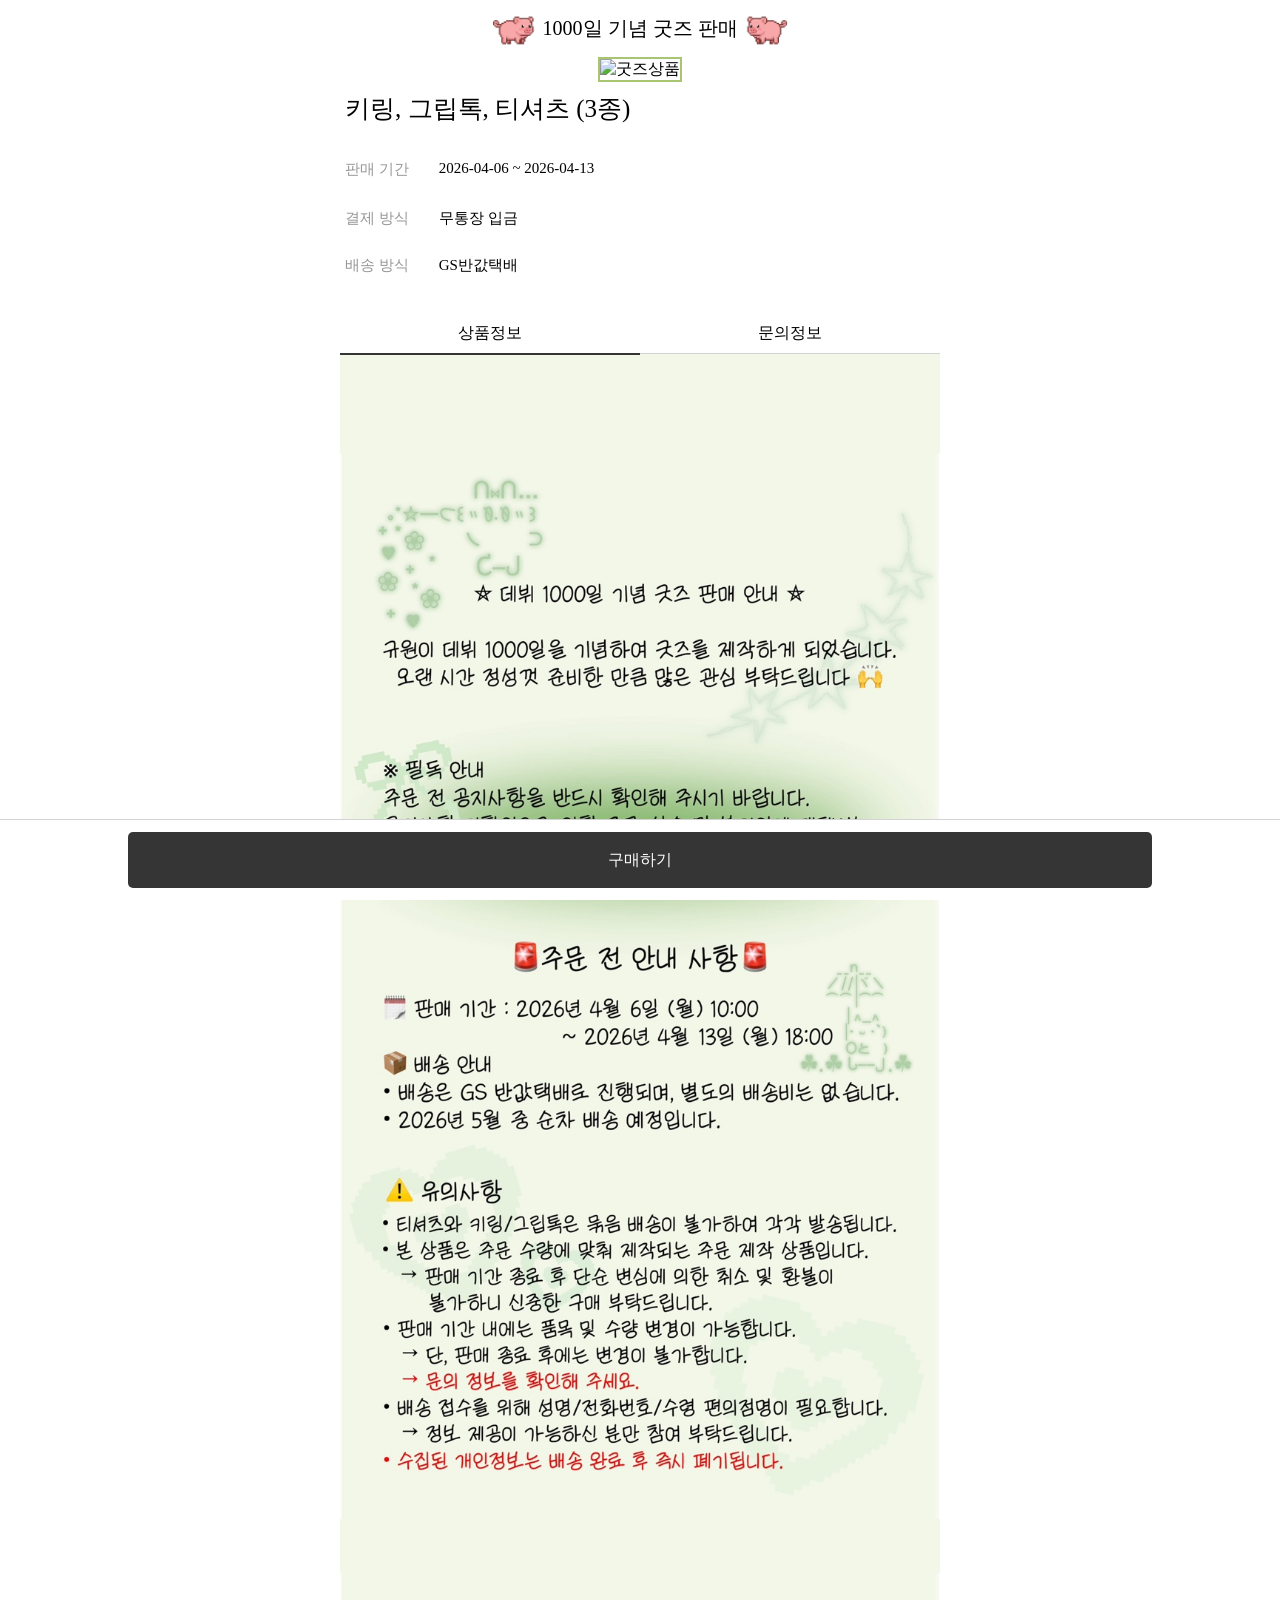
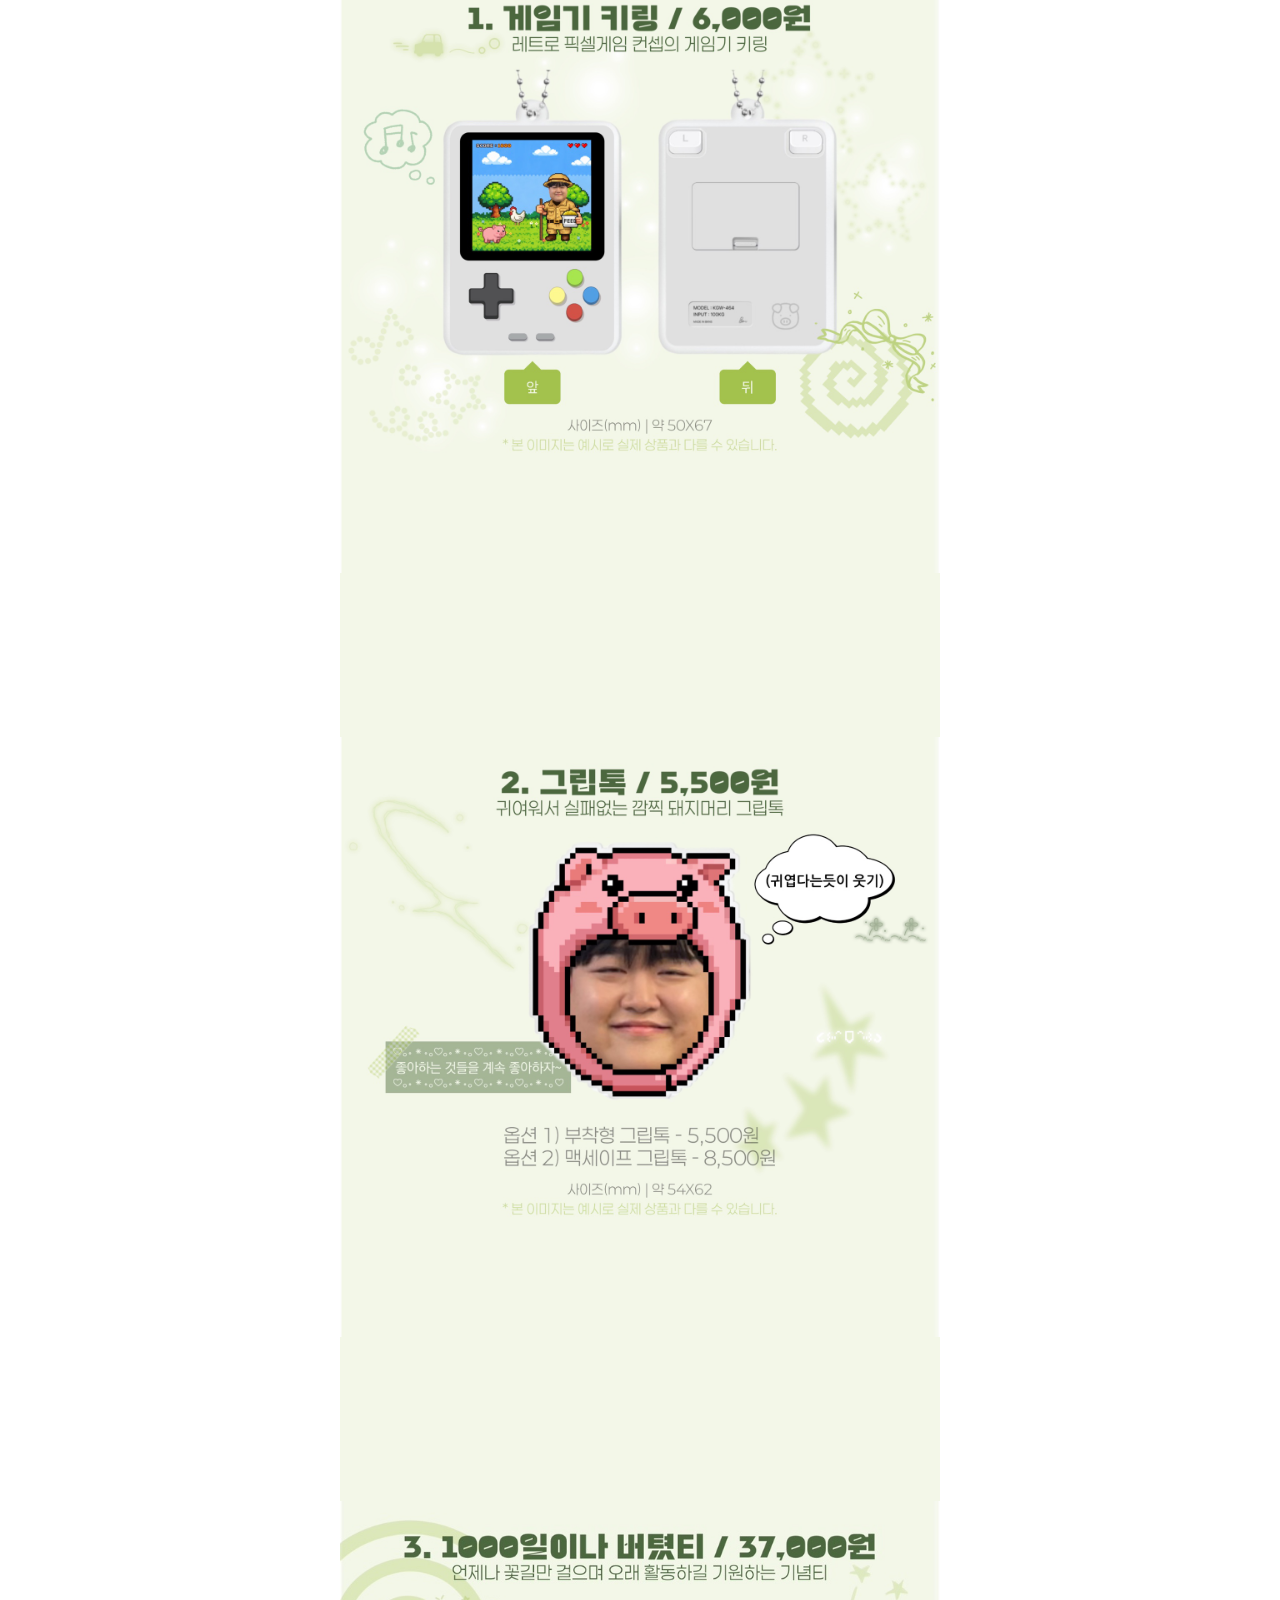
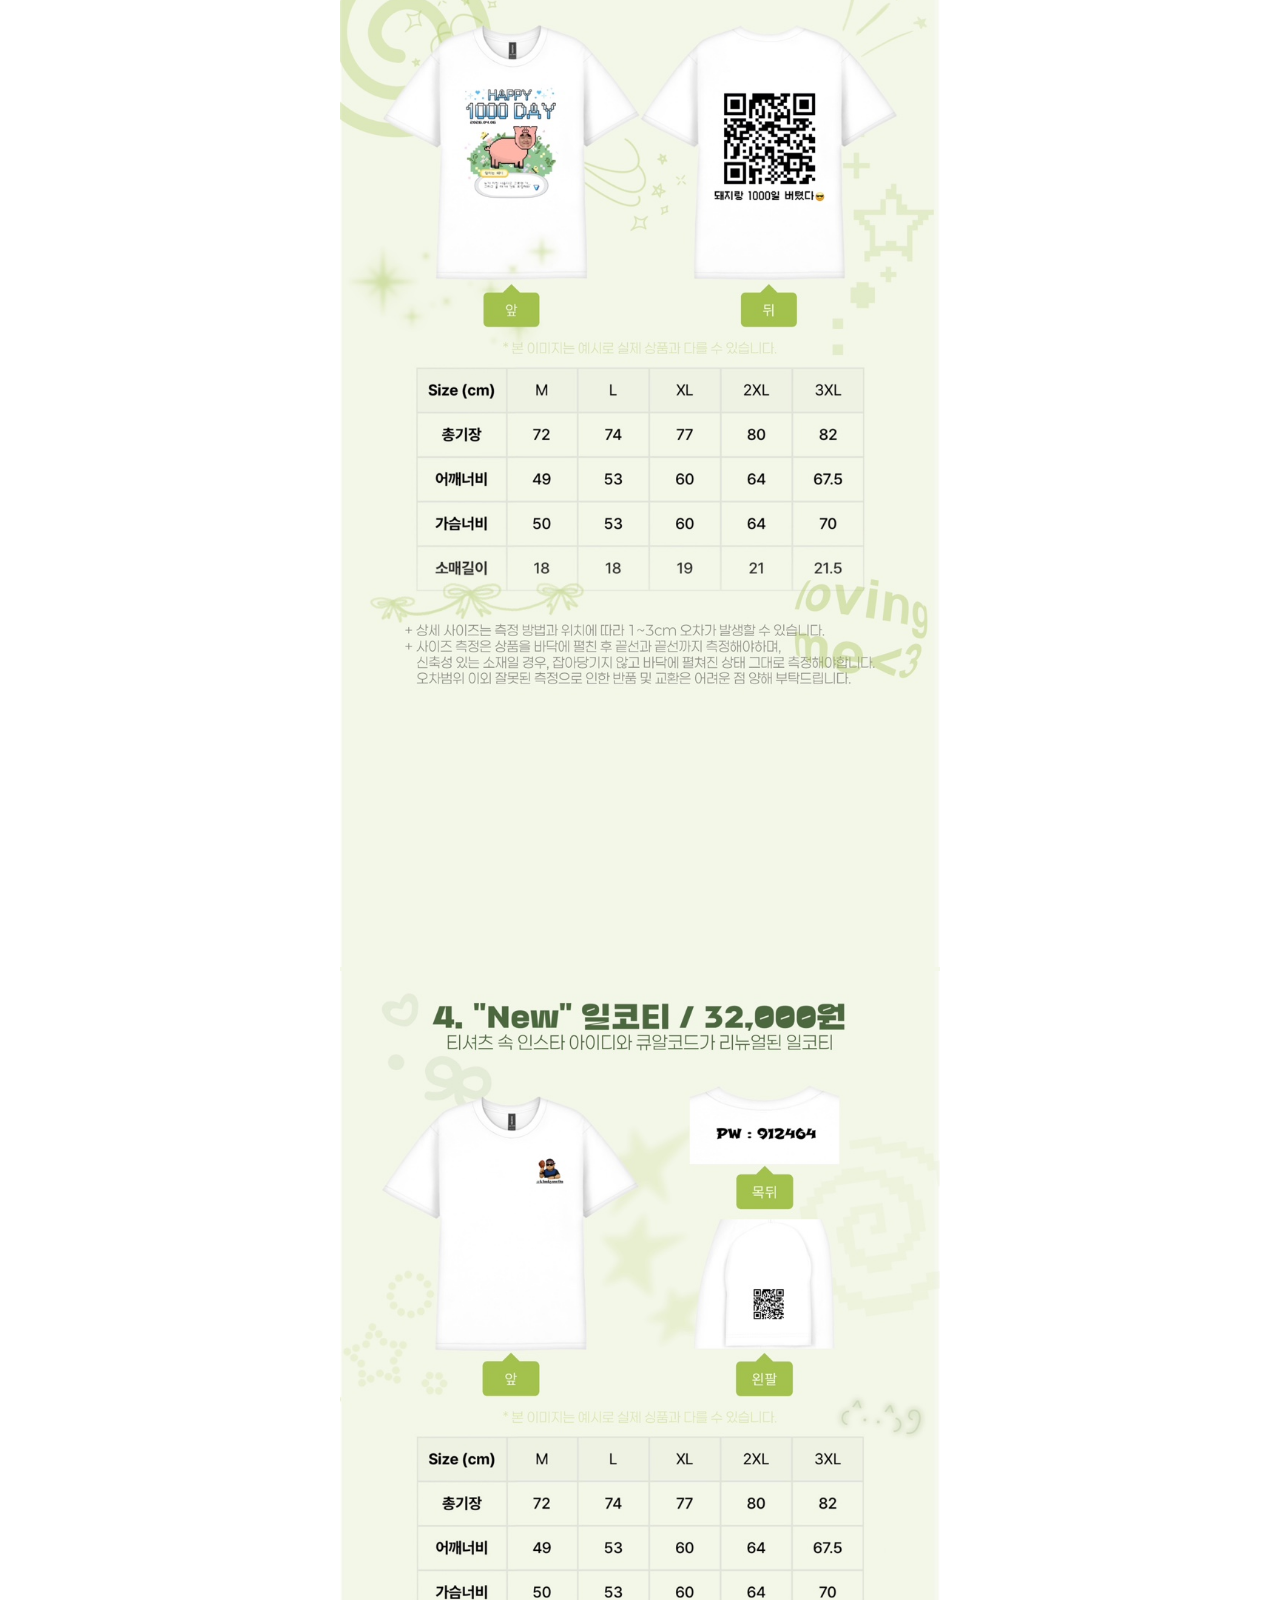
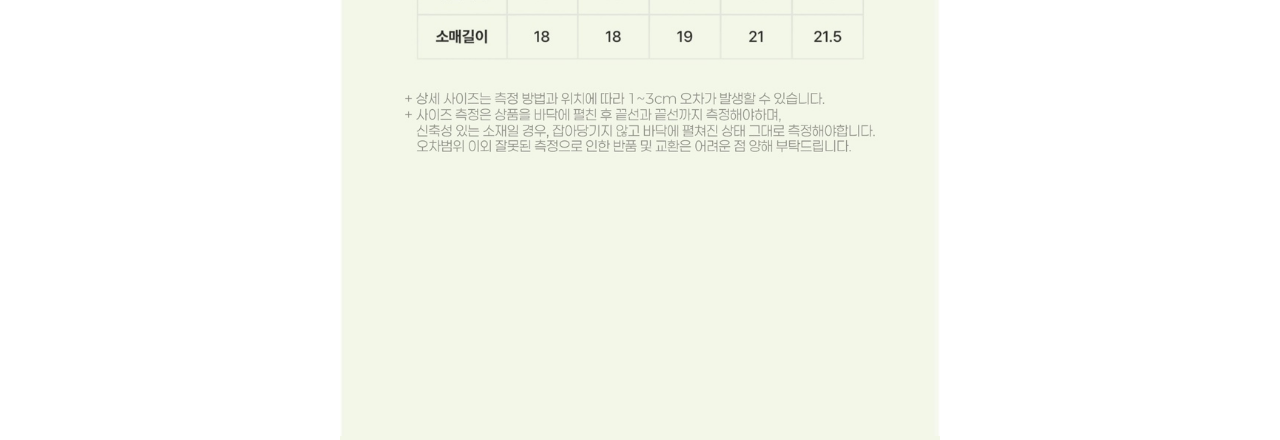
==== commit 44c5f3d6: "finish" ====
--- a/index.html
+++ b/index.html
@@ -105,7 +105,7 @@
                     </div>
                     <div class="options">
                         <span>그립톡</span>
-                        <span class="plus_price">+ 3,500원</span>
+                        <span class="plus_price">+ 5,500원</span>
                     </div>
                     <div class="options">
                         <span>1000일이나 버텼티</span>
@@ -135,11 +135,11 @@
                 <div class="option_group" data-product="그립톡" style="display:none;">
                     <div class="options">
                         <span>부착형</span>
-                        <span class="plus_price">+ 2,000원</span>
+                        <!-- <span class="plus_price">+ 2,000원</span> -->
                     </div>
                     <div class="options">
                         <span>맥세이프</span>
-                        <span class="plus_price">+ 5,000원</span>
+                        <span class="plus_price">+ 3,000원</span>
                     </div>
                 </div>
 
@@ -171,12 +171,13 @@
         </div>
 
         <div class="product_buy">
-            <button class="cart_button" id="buy_button" onclick="location.href='order.html'">구매하기</button>
+            <button class="cart_button" id="buy_button">구매하기</button>
         </div>
     </div>
 
     <script>
         $(document).ready(function () {
+            localStorage.clear();
 
             $('.menu_list li').click(function () {
                 const type = $(this).data('type');
@@ -258,15 +259,15 @@
                 selectedOption = $(this).text();
                 var str = selectedOption.indexOf('+');
 
-                if (str !== -1) {
-                    selectedOption = selectedOption.substring(0, str);
-                }
-
                 let optionPrice = 0;
 
                 const match = selectedOption.match(/\+ ([0-9,]+)원/);
                 if (match) {
                     optionPrice = parseInt(match[1].replace(/,/g, ''));
+                }
+                
+                if (str !== -1) {
+                    selectedOption = selectedOption.substring(0, str);
                 }
 
                 const total = basePrice + optionPrice;
@@ -326,6 +327,7 @@
 
                 let html = '';
                 let totalPrice = 0;
+                var cartList = [];
 
                 Object.keys(cart).forEach(key => {
 
@@ -352,7 +354,18 @@
                         </div>
                     </div>
                     `;
+
+                    var cartSelect = {
+                        item: `${item.product}`.trim(),
+                        option: `${item.option}`.trim(),
+                        qty: `${item.qty}`.trim(),
+                        itemTotal: `${itemTotal}`.trim()
+                    };
+                    
+                    cartList.push(cartSelect);
                 });
+
+                localStorage.setItem("cartList", JSON.stringify(cartList));
 
                 if (html === '') {
                     html = '<hr>';
@@ -362,6 +375,16 @@
 
                 $('#total_price').text(totalPrice.toLocaleString());
             }
+
+            $('#buy_button').click(function() {
+                const cart = JSON.parse(localStorage.getItem('cartList'));
+
+                if (cart == null) {
+                    alert("상품을 선택해 주세요");
+                } else {
+                    location.href='order.html'
+                }
+            });
         });
     </script>
 
--- a/style.css
+++ b/style.css
@@ -111,7 +111,7 @@
 
 .button_area {
     display: flex;
-    position: sticky;
+    position: fixed;
     bottom: 0;
     left: 0;
     height: 80px;
@@ -119,9 +119,7 @@
     background: #ffffff;
     border-top: 1px solid #d3d3d3;
     justify-content: center;
-    /* 가로 가운데 */
-    align-items: center;
-    /* 세로 가운데 */
+    align-items: center;
 }
 
 .cart_button {
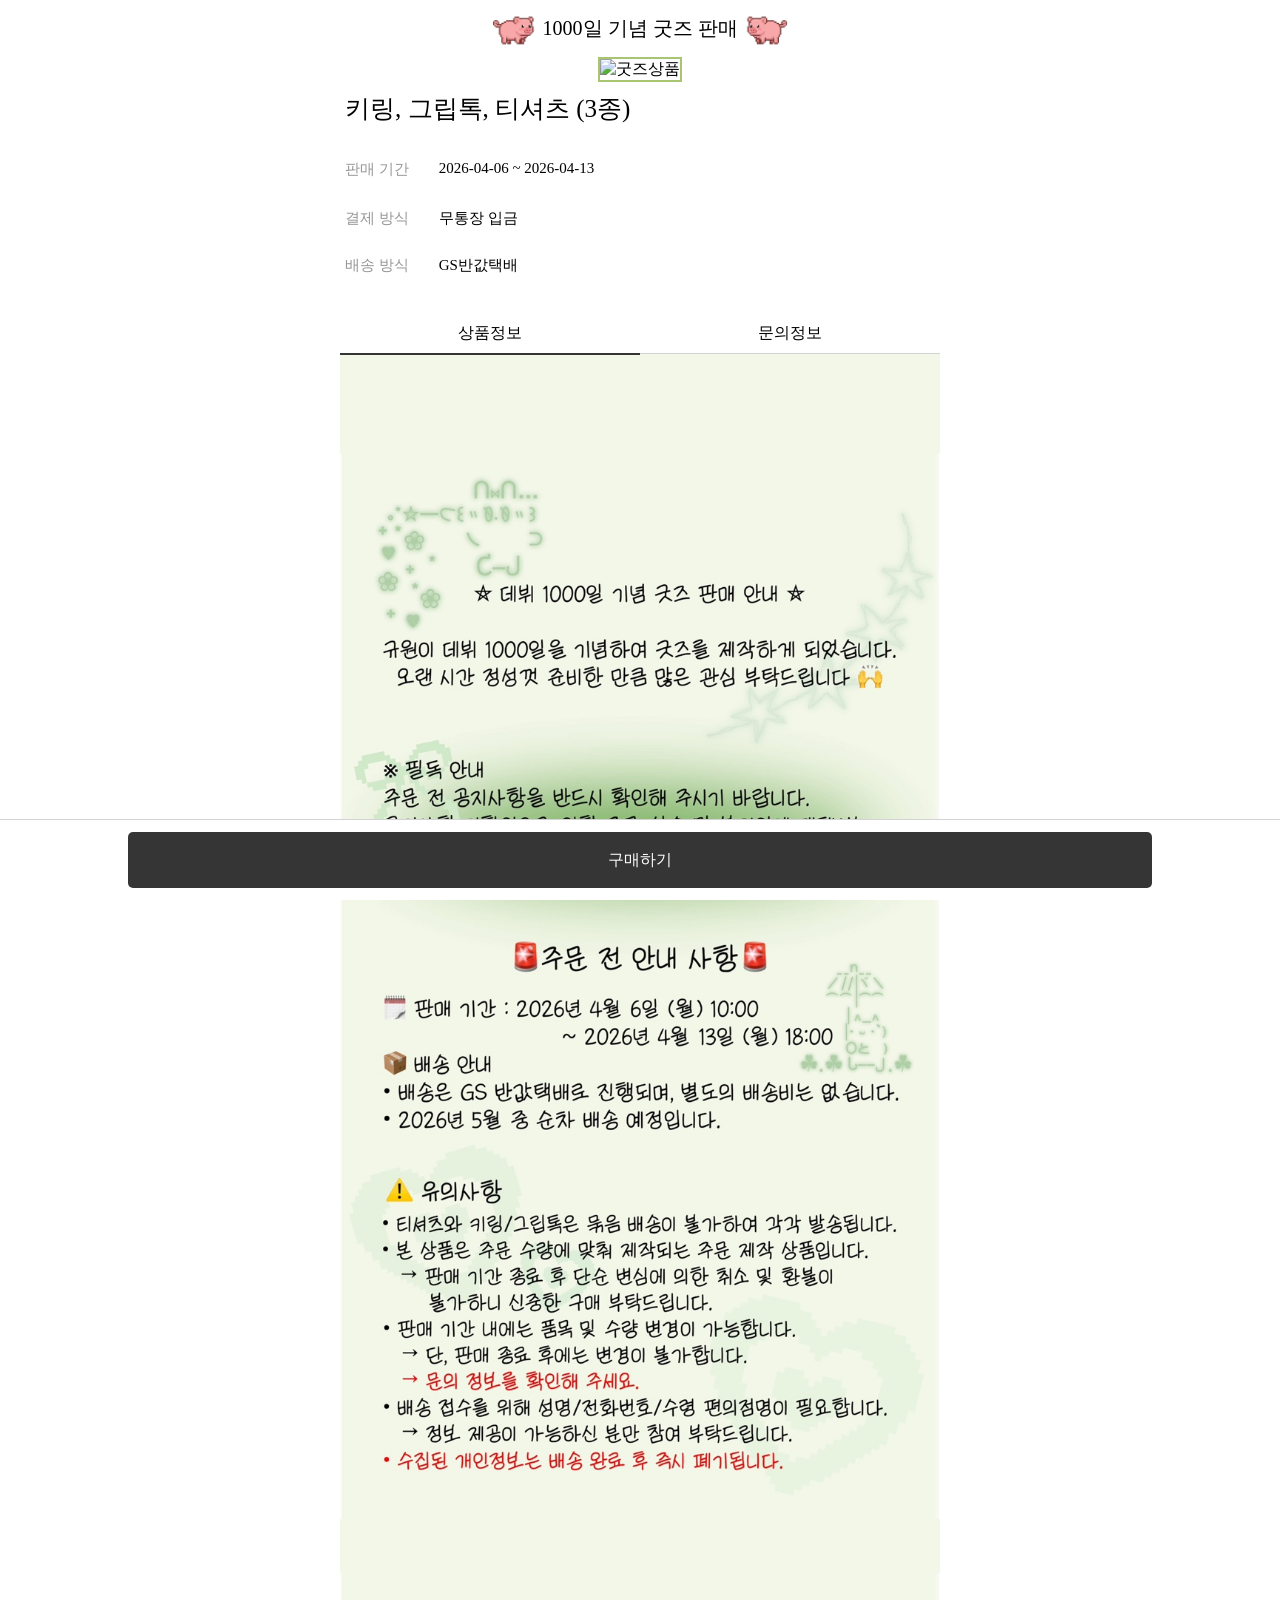
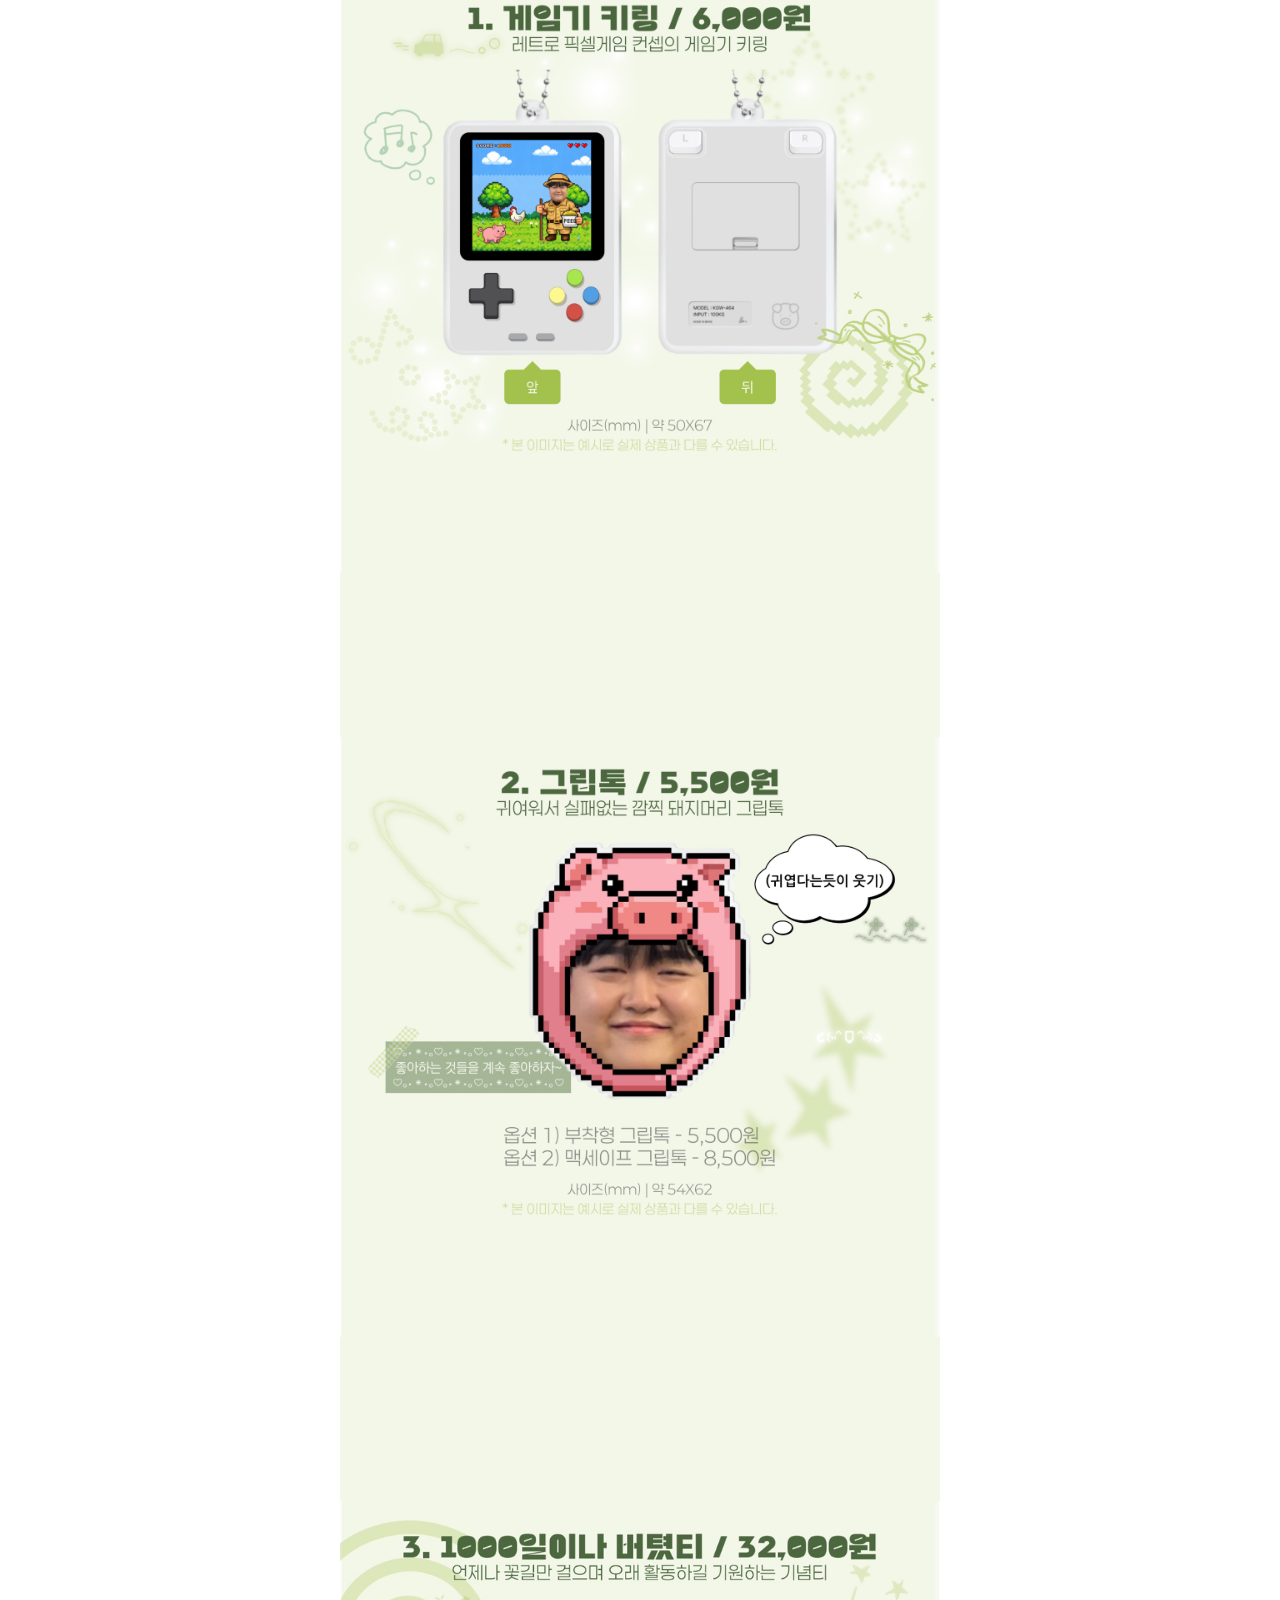
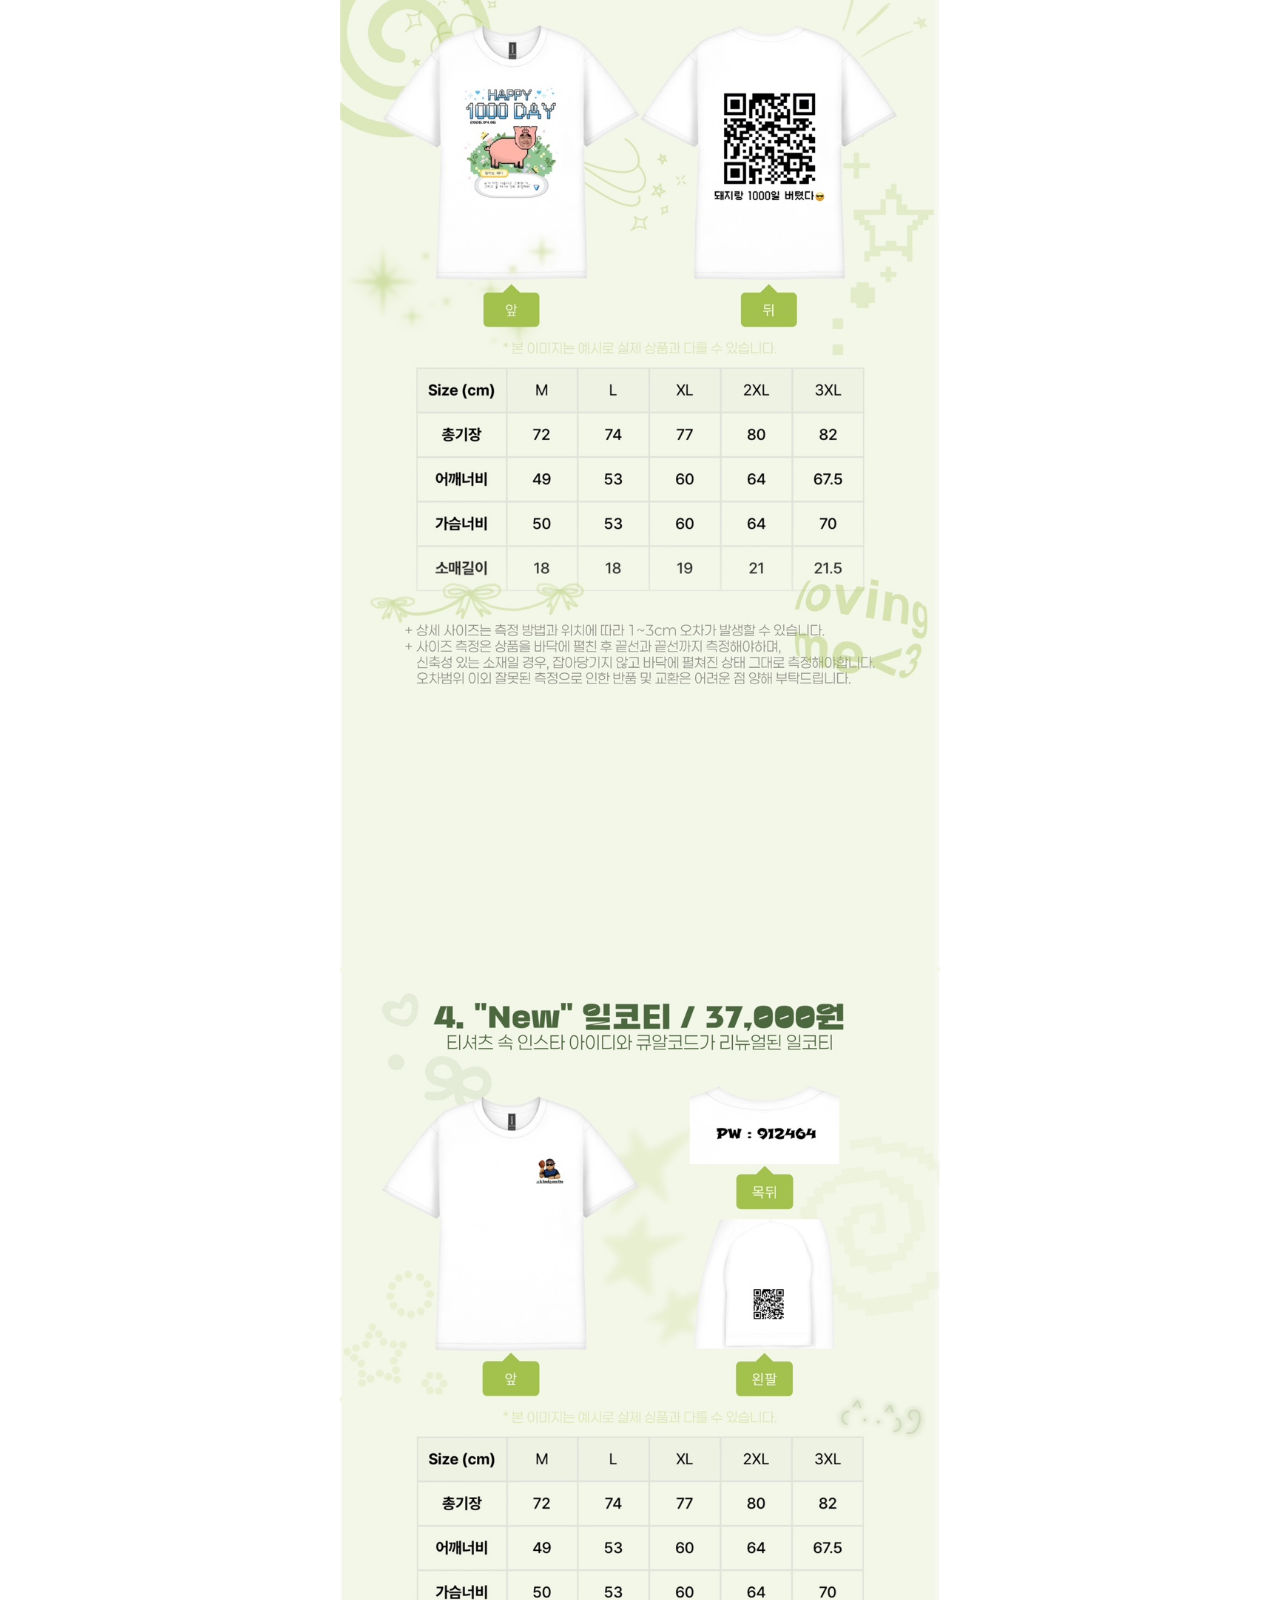
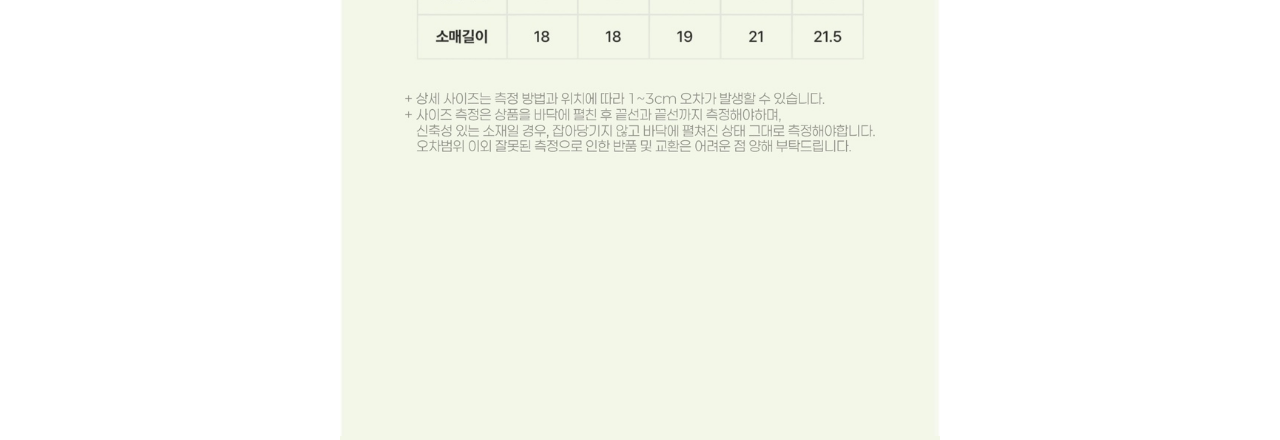
==== commit 21c25a51: "최최종" ====
--- a/index.html
+++ b/index.html
@@ -109,11 +109,11 @@
                     </div>
                     <div class="options">
                         <span>1000일이나 버텼티</span>
+                        <span class="plus_price">+ 32,000원</span>
+                    </div>
+                    <div class="options">
+                        <span>일코티</span>
                         <span class="plus_price">+ 37,000원</span>
-                    </div>
-                    <div class="options">
-                        <span>일코티</span>
-                        <span class="plus_price">+ 32,000원</span>
                     </div>
                 </div>
             </div>
